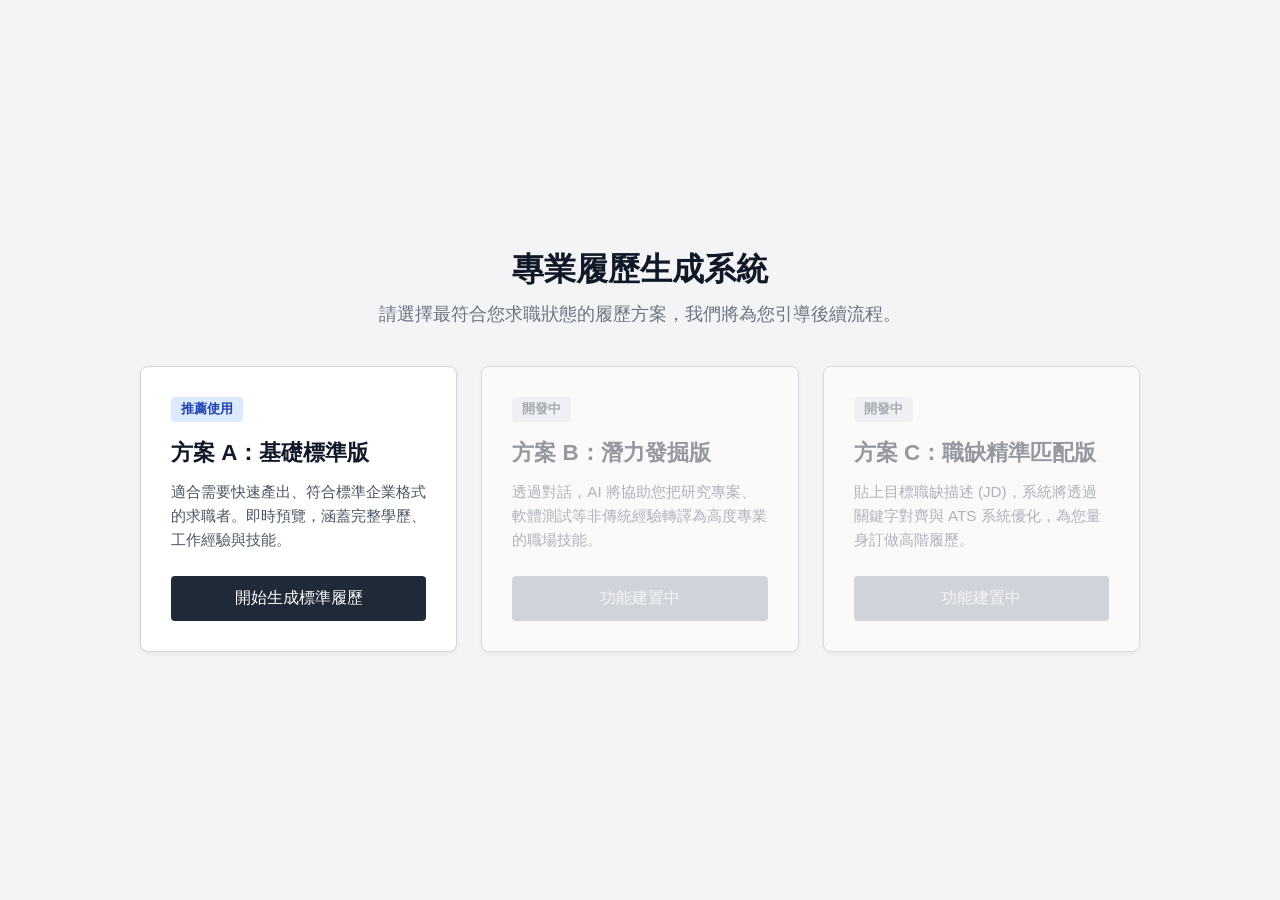
==== index.html @ 4550f92d "V1" ====
<!DOCTYPE html>
<html lang="zh-HK">
<head>
    <meta charset="UTF-8">
    <meta name="viewport" content="width=device-width, initial-scale=1.0">
    <title>專業履歷生成系統 - 模組化架構版</title>
    
    <link rel="stylesheet" href="css/style.css">
</head>
<body>

    <div id="welcomeScreen">
        <div class="welcome-header">
            <h1 class="welcome-title">專業履歷生成系統</h1>
            <p class="welcome-subtitle">請選擇最符合您求職狀態的履歷方案，我們將為您引導後續流程。</p>
        </div>
        <div class="tier-container">
            <div class="tier-card active" onclick="startApp('tierA')">
                <span class="tier-badge">推薦使用</span>
                <h2 class="tier-title">方案 A：基礎標準版</h2>
                <p class="tier-desc">適合需要快速產出、符合標準企業格式的求職者。即時預覽，涵蓋完整學歷、工作經驗與技能。</p>
                <button class="tier-btn">開始生成標準履歷</button>
            </div>
            <div class="tier-card disabled" onclick="alert('方案 B 核心 AI 模組開發中，敬請期待！')">
                <span class="tier-badge">開發中</span>
                <h2 class="tier-title">方案 B：潛力發掘版</h2>
                <p class="tier-desc">透過對話，AI 將協助您把研究專案、軟體測試等非傳統經驗轉譯為高度專業的職場技能。</p>
                <button class="tier-btn">功能建置中</button>
            </div>
            <div class="tier-card disabled" onclick="alert('方案 C 精準匹配模組開發中，敬請期待！')">
                <span class="tier-badge">開發中</span>
                <h2 class="tier-title">方案 C：職缺精準匹配版</h2>
                <p class="tier-desc">貼上目標職缺描述 (JD)，系統將透過關鍵字對齊與 ATS 系統優化，為您量身訂做高階履歷。</p>
                <button class="tier-btn">功能建置中</button>
            </div>
        </div>
    </div>

    <div id="mainApp">
        <div class="sidebar">
            <div class="header">
                <span id="appHeaderTitle">履歷生成系統</span>
                <button class="back-btn" onclick="returnToMenu()">返回首頁</button>
            </div>
            <div class="flow-container" id="flowContainer">
                <div id="step1">
                    <div class="system-msg">歡迎使用。首先，請提供您的<b>基本聯絡資訊</b>，以便雇主與您聯繫。</div>
                    <div class="input-group">
                        <span class="input-label">全名</span>
                        <input type="text" id="inName" placeholder="例如：陳大文" oninput="liveUpdate('cvName', this.value, '您的姓名')">
                        <span class="input-label">聯絡電話</span>
                        <input type="text" id="inPhone" placeholder="例如：9123 4567" oninput="liveUpdate('cvPhone', this.value, '您的電話')">
                        <span class="input-label">電子郵件</span>
                        <input type="text" id="inEmail" placeholder="例如：test@email.com" oninput="liveUpdate('cvEmail', this.value, '您的 Email')">
                        <span class="input-label">居住地址</span>
                        <input type="text" id="inAddress" placeholder="例如：九龍旺角彌敦道 xxx 號" oninput="liveUpdate('cvAddress', this.value, '您的聯絡地址')">
                        <button class="action-btn" onclick="submitStep1()">下一步：學歷背景</button>
                    </div>
                </div>
            </div>
        </div>

        <div class="preview-area">
            
            <div class="custom-panel-wrapper">
                <button class="custom-toggle-btn" onclick="toggleCustomPanel()">⚙️ 設計微調</button>
                <div class="custom-panel-content" id="customPanelContent">
                    <div class="custom-group">
                        <label>📝 履歷字體</label>
                        <select onchange="changeFont(this.value)">
                            <option value="sans">預設 (現代無襯線)</option>
                            <option value="serif">傳統 (明體/襯線)</option>
                            <option value="mono">科技 (等寬字體)</option>
                        </select>
                    </div>
                    <div class="custom-group">
                        <label>🎨 主題顏色</label>
                        <input type="color" value="#1F2937" onchange="changeThemeColor(this.value)">
                    </div>
                </div>
            </div>

            <div class="edit-hint" id="editHint">💡 提示：左側輸入時會即時預覽，您也可以隨時點擊下方文字直接修改。</div>
            
            <div class="resume-doc" id="resumeDoc">
                
                <div class="cv-header">
                    <div class="cv-header-text">
                        <div class="cv-name empty-field" id="cvName" contenteditable="true">您的姓名</div><br>
                        <div class="cv-contact" contenteditable="true">
                            📞 <span id="cvPhone" class="empty-field">您的電話</span> | ✉️ <span id="cvEmail" class="empty-field">您的 Email</span><br>
                            🏠 <span id="cvAddress" class="empty-field">您的聯絡地址</span>
                        </div>
                    </div>
                    <div class="cv-photo-box">
                        近照<br>預留區
                    </div>
                </div>
                
                <div class="cv-section">
                    <div class="cv-section-title" contenteditable="true">教育背景</div>
                    <div class="cv-item">
                        <div class="cv-item-header">
                            <span id="cvUni" class="empty-field" contenteditable="true">大學/專科 名稱</span>
                            <span id="cvUniYear" class="empty-field" contenteditable="true">年份</span>
                        </div>
                    </div>
                    <div class="cv-item">
                        <div class="cv-item-header">
                            <span id="cvSec" class="empty-field" contenteditable="true">中學 名稱</span>
                            <span id="cvSecYear" class="empty-field" contenteditable="true">年份</span>
                        </div>
                    </div>
                    <div class="cv-item">
                        <div class="cv-item-header">
                            <span id="cvPri" class="empty-field" contenteditable="true">小學 名稱</span>
                            <span id="cvPriYear" class="empty-field" contenteditable="true">年份</span>
                        </div>
                    </div>
                </div>

                <div class="cv-section">
                    <div class="cv-section-title" contenteditable="true">工作與兼職經驗</div>
                    <div class="cv-item">
                        <div class="cv-item-header">
                            <span id="cvExpCompany" class="empty-field" contenteditable="true">公司/機構名稱</span>
                            <span id="cvExpYear" class="empty-field" contenteditable="true">任職期間</span>
                        </div>
                        <div class="cv-item-sub empty-field" id="cvExpRole" contenteditable="true">職位名稱</div>
                        <div class="cv-text-block empty-field" style="margin-top: 5px;" id="cvExpDesc" contenteditable="true">
                            在此簡述您的主要職責與工作內容...
                        </div>
                    </div>
                </div>
                
                <div class="cv-section">
                    <div class="cv-section-title" contenteditable="true">專業技能與語言</div>
                    <div class="cv-text-block empty-field" id="cvSkills" contenteditable="true">
                        您具備的技能將顯示於此...
                    </div>
                </div>

                <div class="cv-section" id="cvAttachmentSection" style="display: none;">
                    <div class="cv-section-title" contenteditable="true">證明文件與附件</div>
                    <div class="cv-attachment-box">
                        📎 <span id="cvFileName" contenteditable="true" style="margin-left: 8px;">已附加文件.pdf</span>
                    </div>
                </div>
            </div>
        </div>
    </div>

    <script src="data/config.js"></script>
    <script src="js/cvSync.js"></script>
    <script src="js/chatEngine.js"></script>
    <script src="js/app.js"></script>
</body>
</html>
---- css/style.css ----
```css
/* ================= 履歷動態變數 (預設值) ================= */
:root {
    --cv-font-family: -apple-system, BlinkMacSystemFont, "Segoe UI", Roboto, "Helvetica Neue", Arial, sans-serif;
    --cv-primary-color: #1F2937;
}

/* 讓履歷套用變數 */
.resume-doc {
    font-family: var(--cv-font-family);
}
.cv-name, .cv-section-title {
    color: var(--cv-primary-color);
}
.cv-header {
    border-bottom-color: var(--cv-primary-color);
}
.cv-section-title {
    border-left-color: var(--cv-primary-color);
}/* 實用主義基礎重置 */
* { box-sizing: border-box; margin: 0; padding: 0; font-family: -apple-system, BlinkMacSystemFont, "Segoe UI", Roboto, "Helvetica Neue", Arial, sans-serif; }
body { background-color: #F3F4F6; color: #1F2937; overflow: hidden; }

/* ================= 首頁分流介面 ================= */
#welcomeScreen { position: fixed; top: 0; left: 0; width: 100vw; height: 100vh; background: #F3F4F6; display: flex; flex-direction: column; align-items: center; justify-content: center; z-index: 100; transition: opacity 0.4s ease; overflow-y: auto; padding: 40px 20px; }

.welcome-header { text-align: center; margin-bottom: 40px; }
.welcome-title { font-size: 2rem; font-weight: 700; color: #111827; margin-bottom: 10px; }
.welcome-subtitle { font-size: 1.1rem; color: #6B7280; }

.tier-container { display: flex; gap: 24px; max-width: 1000px; width: 100%; flex-wrap: wrap; justify-content: center; }

.tier-card { flex: 1; min-width: 280px; background: #FFFFFF; border: 1px solid #D1D5DB; border-radius: 8px; padding: 30px; display: flex; flex-direction: column; transition: all 0.2s ease; cursor: pointer; position: relative; overflow: hidden; box-shadow: 0 2px 4px rgba(0,0,0,0.05); }
.tier-card:hover:not(.disabled) { border-color: #1E3A8A; box-shadow: 0 10px 15px -3px rgba(0,0,0,0.1); transform: translateY(-3px); }

.tier-badge { display: inline-block; padding: 4px 10px; background: #E5E7EB; color: #374151; font-size: 0.8rem; font-weight: 600; border-radius: 4px; margin-bottom: 15px; align-self: flex-start; }
.tier-card.active .tier-badge { background: #DBEAFE; color: #1E40AF; }

.tier-title { font-size: 1.4rem; font-weight: 600; margin-bottom: 12px; color: #111827; }
.tier-desc { font-size: 0.95rem; color: #4B5563; line-height: 1.6; flex-grow: 1; margin-bottom: 24px; }

.tier-btn { width: 100%; padding: 12px; background: #1F2937; color: white; border: none; border-radius: 4px; font-size: 1rem; cursor: pointer; transition: background 0.2s; font-weight: 500; }
.tier-card:hover:not(.disabled) .tier-btn { background: #1E3A8A; }

.tier-card.disabled { cursor: not-allowed; opacity: 0.85; }
.tier-card.disabled::after { content: ''; position: absolute; top: 0; left: 0; width: 100%; height: 100%; background: rgba(249, 250, 251, 0.5); z-index: 1; }
.tier-card.disabled .tier-btn { background: #9CA3AF; color: #F3F4F6; }

/* ================= 主要應用程式介面 ================= */
#mainApp { display: flex; height: 100vh; width: 100vw; opacity: 0; visibility: hidden; transition: opacity 0.4s ease; }

.sidebar { width: 35%; min-width: 380px; background: #FFFFFF; display: flex; flex-direction: column; border-right: 1px solid #D1D5DB; box-shadow: 2px 0 5px rgba(0,0,0,0.02); height: 100%; }
.preview-area { width: 65%; display: flex; flex-direction: column; align-items: center; padding: 40px; overflow-y: auto; background: #E5E7EB; height: 100%; }

.header { background: #1E3A8A; color: #FFFFFF; padding: 16px 24px; font-size: 1.1rem; font-weight: 600; letter-spacing: 0.5px; display: flex; justify-content: space-between; align-items: center; }
.back-btn { background: none; border: 1px solid rgba(255,255,255,0.3); color: white; cursor: pointer; padding: 4px 8px; border-radius: 4px; font-size: 0.85rem; transition: 0.2s; }
.back-btn:hover { background: rgba(255,255,255,0.1); border-color: white; }

/* 對話與引導區 */
.flow-container { flex: 1; overflow-y: auto; padding: 24px; display: flex; flex-direction: column; gap: 16px; scroll-behavior: smooth; }
.system-msg { color: #374151; font-size: 0.95rem; line-height: 1.6; padding-left: 12px; border-left: 3px solid #1E3A8A; margin-bottom: 8px; }
.user-msg { color: #6B7280; font-size: 0.95rem; text-align: right; font-style: italic; margin-bottom: 8px; }

.input-group { display: flex; flex-direction: column; gap: 10px; margin-top: 10px; padding-bottom: 20px; border-bottom: 1px dashed #E5E7EB; }
.input-label { font-size: 0.85rem; color: #6B7280; margin-bottom: -5px; }
input[type="text"], textarea { padding: 10px 12px; border: 1px solid #D1D5DB; border-radius: 4px; font-size: 0.95rem; outline: none; transition: border-color 0.2s; resize: vertical; }
input[type="text"]:focus, textarea:focus { border-color: #1E3A8A; }

.action-btn { padding: 10px 16px; background: #1F2937; color: white; border: none; border-radius: 4px; font-size: 0.95rem; cursor: pointer; transition: background 0.2s; text-align: center; margin-top: 5px; }
.action-btn:hover { background: #374151; }

.file-upload-wrapper { border: 2px dashed #D1D5DB; padding: 20px; text-align: center; border-radius: 6px; background: #F9FAFB; cursor: pointer; transition: 0.2s; }
.file-upload-wrapper:hover { border-color: #1E3A8A; background: #EFF6FF; }
input[type="file"] { display: none; }

/* 履歷文件編輯功能 */
.edit-hint { display: none; width: 100%; max-width: 210mm; background: #DBEAFE; color: #1E40AF; padding: 12px; text-align: center; border-radius: 6px; font-size: 0.95rem; font-weight: 600; margin-bottom: 20px; border: 1px solid #BFDBFE; animation: fadeIn 0.5s ease; }
.edit-hint.active { display: block; }

.resume-doc { width: 100%; max-width: 210mm; min-height: 297mm; background: #FFFFFF; padding: 50px; box-shadow: 0 4px 6px rgba(0,0,0,0.1); border-radius: 2px; display: none; }
.resume-doc.active { display: block; animation: fadeIn 0.5s ease; }

[contenteditable="true"] { outline: none; transition: all 0.2s ease; border-radius: 4px; padding: 2px 4px; margin: -2px -4px; }
[contenteditable="true"]:hover { background-color: #F3F4F6; box-shadow: 0 0 0 1px #D1D5DB; cursor: text; }
[contenteditable="true"]:focus { background-color: #FFFFFF; box-shadow: 0 0 0 2px #1E3A8A; }

.empty-field { color: #9CA3AF; font-style: italic; }

/* ================= 以下替換原本的 .cv-header 相關樣式 ================= */

.cv-header { 
    display: flex; 
    justify-content: space-between; 
    align-items: flex-start; 
    border-bottom: 2px solid #1F2937; 
    padding-bottom: 20px; 
    margin-bottom: 20px; 
}

.cv-header-text { 
    flex: 1; /* 讓文字區塊自動填滿剩下的空間 */
}

.cv-name { 
    font-size: 26px; 
    font-weight: 700; 
    color: #111827; 
    letter-spacing: 2px; 
    margin-bottom: 8px; 
    display: inline-block;
}

.cv-contact { 
    font-size: 13px; 
    color: #4B5563; 
    line-height: 1.6; 
}

/* 新增：照片預留區的樣式 (標準證件照比例) */
.cv-photo-box { 
    width: 35mm; 
    height: 45mm; 
    border: 1.5px dashed #9CA3AF; 
    background-color: #F9FAFB; 
    display: flex; 
    align-items: center; 
    justify-content: center; 
    color: #9CA3AF; 
    font-size: 13px; 
    text-align: center; 
    border-radius: 4px; 
    margin-left: 20px; 
    flex-shrink: 0; /* 防止照片框被壓縮 */
}

.cv-section { margin-bottom: 24px; }
.cv-section-title { font-size: 16px; font-weight: 600; color: #111827; background: #F3F4F6; padding: 6px 12px; margin-bottom: 12px; border-left: 3px solid #1F2937; }

.cv-item { margin-bottom: 12px; padding: 0 12px; }
.cv-item-header { display: flex; justify-content: space-between; font-weight: 600; color: #1F2937; margin-bottom: 4px; font-size: 14px; }
.cv-item-sub { font-size: 13px; color: #4B5563; }
.cv-text-block { font-size: 14px; color: #374151; padding: 0 12px; line-height: 1.6; }
.cv-attachment-box { border: 1px solid #E5E7EB; padding: 10px; margin: 0 12px 10px 12px; border-radius: 4px; display: flex; align-items: center; font-size: 13px; color: #4B5563; }

@keyframes fadeIn { from { opacity: 0; transform: translateY(10px); } to { opacity: 1; transform: translateY(0); } }
/* ================= 客製化懸浮工具列樣式 ================= */
.preview-area {
    position: relative; /* 確保懸浮選單能定位在預覽區內 */
}

.custom-panel-wrapper {
    position: absolute;
    top: 20px;
    right: 20px;
    display: flex;
    flex-direction: column;
    align-items: flex-end;
    z-index: 50;
}

.custom-toggle-btn {
    background: #FFFFFF;
    border: 1px solid #D1D5DB;
    padding: 8px 12px;
    border-radius: 6px;
    cursor: pointer;
    font-size: 0.9rem;
    font-weight: 600;
    color: #374151;
    box-shadow: 0 2px 4px rgba(0,0,0,0.05);
    transition: all 0.2s;
}

.custom-toggle-btn:hover {
    background: #F3F4F6;
    border-color: #9CA3AF;
}

.custom-panel-content {
    margin-top: 10px;
    background: #FFFFFF;
    border: 1px solid #E5E7EB;
    border-radius: 6px;
    padding: 15px;
    width: 200px;
    box-shadow: 0 4px 6px rgba(0,0,0,0.1);
    display: none; /* 預設隱藏 */
    flex-direction: column;
    gap: 15px;
    animation: fadeIn 0.2s ease;
}

.custom-panel-content.active {
    display: flex;
}

.custom-group {
    display: flex;
    flex-direction: column;
    gap: 6px;
}

.custom-group label {
    font-size: 0.85rem;
    font-weight: 600;
    color: #4B5563;
}

.custom-group select, .custom-group input[type="color"] {
    width: 100%;
    padding: 4px;
    border: 1px solid #D1D5DB;
    border-radius: 4px;
    cursor: pointer;
}

.custom-group input[type="color"] {
    height: 30px;
    padding: 0;
    border: none;
}
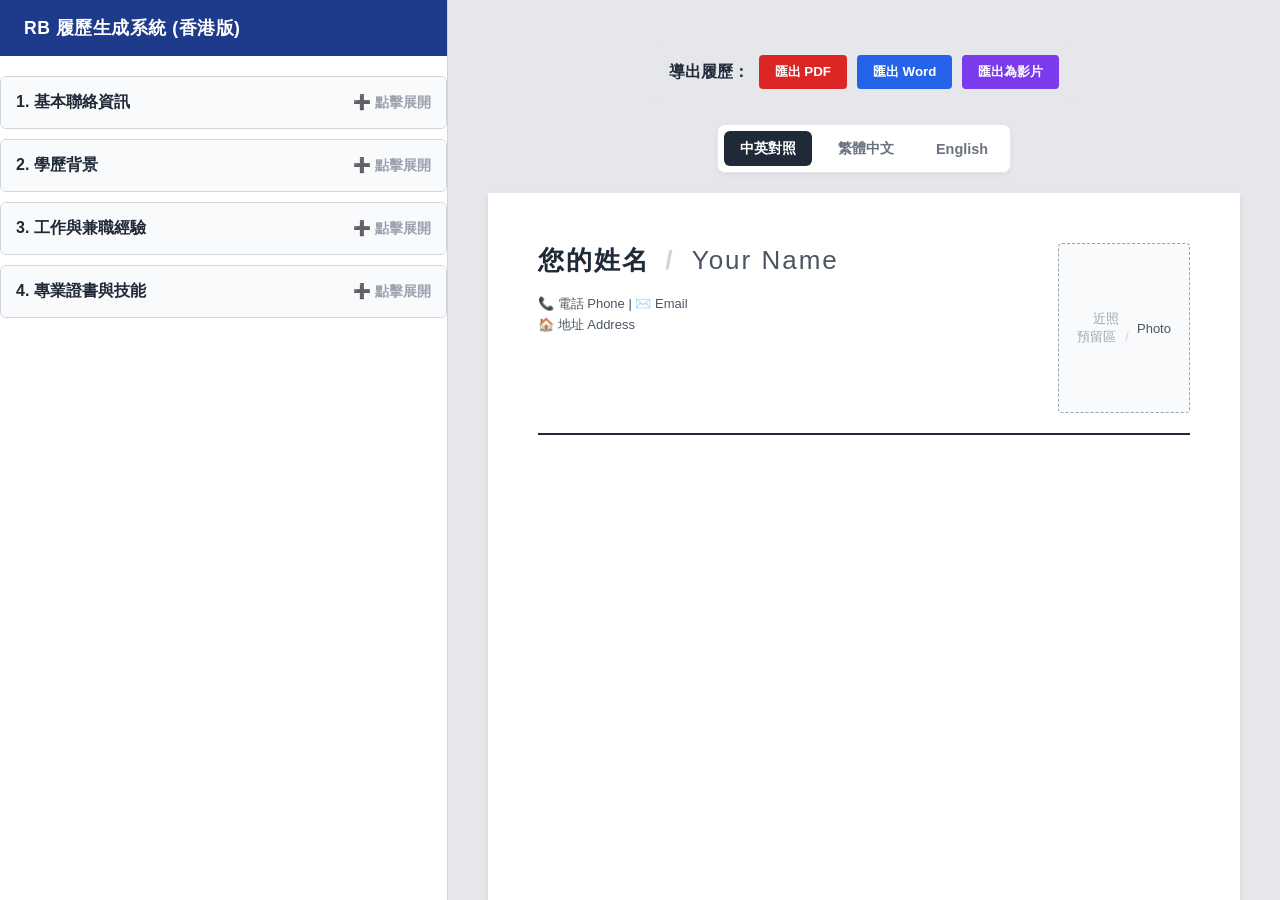
==== commit 204ca62d: "33" ====
--- a/index.html
+++ b/index.html
@@ -3,156 +3,410 @@
 <head>
     <meta charset="UTF-8">
     <meta name="viewport" content="width=device-width, initial-scale=1.0">
-    <title>專業履歷生成系統 - 模組化架構版</title>
-    
+    <title>RB - Resume Builder</title>
     <link rel="stylesheet" href="css/style.css">
+    <style>
+        /* ================= 新增：摺疊選單 (Checklist) 樣式 ================= */
+        .accordion-item {
+            margin-bottom: 10px;
+            border: 1px solid #D1D5DB;
+            border-radius: 6px;
+            overflow: hidden;
+            background: #FFFFFF;
+        }
+        
+        .accordion-header {
+            width: 100%;
+            padding: 15px;
+            background: #F9FAFB;
+            border: none;
+            text-align: left;
+            font-size: 1rem;
+            font-weight: bold;
+            color: #1F2937;
+            cursor: pointer;
+            display: flex;
+            justify-content: space-between;
+            align-items: center;
+            transition: background 0.2s;
+        }
+
+        .accordion-header:hover {
+            background: #E5E7EB;
+        }
+
+        .accordion-content {
+            padding: 0 15px;
+            max-height: 0;
+            overflow: hidden;
+            transition: max-height 0.3s ease-out, padding 0.3s ease;
+        }
+
+        /* 當加入 active 類別時展開 */
+        .accordion-content.active {
+            padding: 15px;
+            max-height: 2000px; /* 足夠大的數值以容納動態新增的內容 */
+            border-top: 1px solid #E5E7EB;
+        }
+
+        .status-icon {
+            font-size: 0.9em;
+            color: #9CA3AF;
+        }
+        
+        /* 匯出工具列與其他按鈕樣式 */
+        .export-panel { background: #E5E7EB; padding: 15px; border-radius: 8px; margin-bottom: 20px; display: flex; gap: 10px; align-items: center; }
+        .export-btn { padding: 8px 16px; border: none; border-radius: 4px; font-weight: bold; cursor: pointer; transition: 0.2s; }
+        .export-btn.pdf { background: #DC2626; color: white; }
+        .export-btn.word { background: #2563EB; color: white; }
+        .export-btn.video { background: #7C3AED; color: white; }
+        .export-btn:hover { opacity: 0.8; }
+        
+        .upload-box { border: 2px dashed #9CA3AF; padding: 15px; text-align: center; border-radius: 6px; background: #F9FAFB; cursor: pointer; font-size: 0.9em; color: #4B5563; margin-top: 5px; }
+        .upload-box:hover { border-color: #1F2937; background: #F3F4F6; }
+        .ai-magic-btn { background: linear-gradient(135deg, #10B981, #059669); color: white; border: none; padding: 6px 12px; border-radius: 4px; cursor: pointer; font-size: 0.85rem; margin-top: 5px; width: 100%; display: flex; align-items: center; justify-content: center; gap: 5px; }
+        .add-btn { background: #1F2937; color: white; border: none; padding: 10px; width: 100%; border-radius: 6px; cursor: pointer; margin-top: 10px; font-weight: bold;}
+        /* ================= AI 小聊天框專屬樣式 ================= */
+.ai-chat-box {
+    max-height: 0;
+    overflow: hidden;
+    transition: max-height 0.3s ease-out, padding 0.3s ease, margin 0.3s ease;
+    background: #EFF6FF;
+    border-radius: 6px;
+    border: 1px solid transparent;
+}
+
+.ai-chat-box.active {
+    max-height: 300px;
+    padding: 12px;
+    margin-top: 8px;
+    border-color: #BFDBFE;
+}
+
+.ai-chat-box textarea {
+    width: 100%;
+    border: 1px solid #93C5FD;
+    border-radius: 4px;
+    padding: 8px;
+    font-size: 0.9rem;
+    margin-bottom: 8px;
+    resize: none;
+}
+
+.ai-submit-btn {
+    background: #2563EB;
+    color: white;
+    border: none;
+    padding: 6px 12px;
+    border-radius: 4px;
+    font-size: 0.85rem;
+    cursor: pointer;
+    font-weight: bold;
+    float: right;
+}
+
+.ai-submit-btn:hover {
+    background: #1D4ED8;
+}
+
+/* 清除浮動 */
+.ai-chat-box::after {
+    content: "";
+    display: table;
+    clear: both;
+}
+    </style>
 </head>
 <body>
 
-    <div id="welcomeScreen">
-        <div class="welcome-header">
-            <h1 class="welcome-title">專業履歷生成系統</h1>
-            <p class="welcome-subtitle">請選擇最符合您求職狀態的履歷方案，我們將為您引導後續流程。</p>
-        </div>
-        <div class="tier-container">
-            <div class="tier-card active" onclick="startApp('tierA')">
-                <span class="tier-badge">推薦使用</span>
-                <h2 class="tier-title">方案 A：基礎標準版</h2>
-                <p class="tier-desc">適合需要快速產出、符合標準企業格式的求職者。即時預覽，涵蓋完整學歷、工作經驗與技能。</p>
-                <button class="tier-btn">開始生成標準履歷</button>
-            </div>
-            <div class="tier-card disabled" onclick="alert('方案 B 核心 AI 模組開發中，敬請期待！')">
-                <span class="tier-badge">開發中</span>
-                <h2 class="tier-title">方案 B：潛力發掘版</h2>
-                <p class="tier-desc">透過對話，AI 將協助您把研究專案、軟體測試等非傳統經驗轉譯為高度專業的職場技能。</p>
-                <button class="tier-btn">功能建置中</button>
-            </div>
-            <div class="tier-card disabled" onclick="alert('方案 C 精準匹配模組開發中，敬請期待！')">
-                <span class="tier-badge">開發中</span>
-                <h2 class="tier-title">方案 C：職缺精準匹配版</h2>
-                <p class="tier-desc">貼上目標職缺描述 (JD)，系統將透過關鍵字對齊與 ATS 系統優化，為您量身訂做高階履歷。</p>
-                <button class="tier-btn">功能建置中</button>
+<div id="mainApp">
+    <!-- 左側系統引導區 (Checklist 模式) -->
+    <div class="sidebar">
+        <div class="header" style="margin-bottom: 20px;">RB 履歷生成系統 (香港版)</div>
+        
+        <!-- 模塊 1：基本資料 -->
+        <div class="accordion-item">
+            <button class="accordion-header" onclick="toggleAccordion('panelBasic', 'iconBasic')">
+                <span>1. 基本聯絡資訊</span>
+                <span class="status-icon" id="iconBasic">➕ 點擊展開</span>
+            </button>
+            <div class="accordion-content" id="panelBasic">
+                <div class="input-group">
+                    <span class="input-label">全名 (Full Name)</span>
+                    <input type="text" id="inNameZh" placeholder="中文全名" oninput="syncDualInput()">
+                    <input type="text" id="inNameEn" placeholder="English Full Name" oninput="syncDualInput()">
+                    
+                    <span class="input-label">聯絡電話 (Phone)</span>
+                    <input type="text" id="inPhone" placeholder="例如：9123 4567" oninput="liveUpdate('cvPhone', this.value, '電話 Phone')">
+                    
+                    <span class="input-label">電子郵件 (Email)</span>
+                    <input type="text" id="inEmail" placeholder="例如：test@email.com" oninput="liveUpdate('cvEmail', this.value, 'Email')">
+                    
+                    <span class="input-label">居住地址 (Address)</span>
+                    <input type="text" id="inAddress" placeholder="例如：九龍旺角..." oninput="liveUpdate('cvAddress', this.value, '地址 Address')">
+                </div>
+            </div>
+        </div>
+
+        <!-- 模塊 2：學歷背景 -->
+        <div class="accordion-item">
+            <button class="accordion-header" onclick="toggleAccordion('panelEdu', 'iconEdu')">
+                <span>2. 學歷背景</span>
+                <span class="status-icon" id="iconEdu">➕ 點擊展開</span>
+            </button>
+            <div class="accordion-content" id="panelEdu">
+                <div class="input-group">
+                    <div id="eduExpInputs"></div>
+                    <button class="add-btn" onclick="addEduExp()">+ 新增一份學歷</button>
+                </div>
+            </div>
+        </div>
+
+        <!-- 模塊 3：工作經驗 -->
+        <div class="accordion-item">
+            <button class="accordion-header" onclick="toggleAccordion('panelWork', 'iconWork')">
+                <span>3. 工作與兼職經驗</span>
+                <span class="status-icon" id="iconWork">➕ 點擊展開</span>
+            </button>
+            <div class="accordion-content" id="panelWork">
+                <div class="input-group">
+                    <div id="workExpInputs"></div>
+                    <button class="add-btn" onclick="addWorkExp()">+ 新增一份工作經歷</button>
+                </div>
+            </div>
+        </div>
+
+        <!-- 模塊 4：專業證書 (含上傳) -->
+        <div class="accordion-item">
+            <button class="accordion-header" onclick="toggleAccordion('panelCert', 'iconCert')">
+                <span>4. 專業證書與技能</span>
+                <span class="status-icon" id="iconCert">➕ 點擊展開</span>
+            </button>
+            <div class="accordion-content" id="panelCert">
+                <div class="input-group">
+                    <div class="upload-box" onclick="document.getElementById('certUpload').click()">
+                        📁 點擊上傳證書圖片 (支援 JPG, PNG)
+                    </div>
+                    <input type="file" id="certUpload" style="display: none;" accept="image/*">
+                    <button class="ai-magic-btn">✨ AI 自動識別填寫</button>
+                    <div id="certInputs"></div>
+                    <button class="add-btn" onclick="addCert()">+ 手動新增證書</button>
+                </div>
             </div>
         </div>
     </div>
 
-    <div id="mainApp">
-        <div class="sidebar">
-            <div class="header">
-                <span id="appHeaderTitle">履歷生成系統</span>
-                <button class="back-btn" onclick="returnToMenu()">返回首頁</button>
-            </div>
-            <div class="flow-container" id="flowContainer">
-                <div id="step1">
-                    <div class="system-msg">歡迎使用。首先，請提供您的<b>基本聯絡資訊</b>，以便雇主與您聯繫。</div>
-                    <div class="input-group">
-                        <span class="input-label">全名</span>
-                        <input type="text" id="inName" placeholder="例如：陳大文" oninput="liveUpdate('cvName', this.value, '您的姓名')">
-                        <span class="input-label">聯絡電話</span>
-                        <input type="text" id="inPhone" placeholder="例如：9123 4567" oninput="liveUpdate('cvPhone', this.value, '您的電話')">
-                        <span class="input-label">電子郵件</span>
-                        <input type="text" id="inEmail" placeholder="例如：test@email.com" oninput="liveUpdate('cvEmail', this.value, '您的 Email')">
-                        <span class="input-label">居住地址</span>
-                        <input type="text" id="inAddress" placeholder="例如：九龍旺角彌敦道 xxx 號" oninput="liveUpdate('cvAddress', this.value, '您的聯絡地址')">
-                        <button class="action-btn" onclick="submitStep1()">下一步：學歷背景</button>
+    <!-- 右側文件預覽區 -->
+    <div class="preview-area">
+        
+        <div class="export-panel">
+            <span style="font-weight: bold; margin-right: auto; color: #1F2937;">導出履歷：</span>
+            <button class="export-btn pdf">匯出 PDF</button>
+            <button class="export-btn word">匯出 Word</button>
+            <button class="export-btn video">匯出為影片</button>
+        </div>
+
+        <div class="lang-switch-wrapper">
+            <button class="lang-btn active" onclick="switchLang('both', this)">中英對照</button>
+            <button class="lang-btn" onclick="switchLang('zh', this)">繁體中文</button>
+            <button class="lang-btn" onclick="switchLang('en', this)">English</button>
+        </div>
+
+        <div class="resume-doc mode-both" id="resumeDoc">
+            <!-- 修復：完整包含 Email、地址與照片預留區的 Header -->
+            <div class="cv-header">
+                <div class="cv-header-text">
+                    <div class="cv-name" id="cvName">
+                        <span class="txt-zh">您的姓名</span>
+                        <span class="txt-en">Your Name</span>
                     </div>
-                </div>
-            </div>
-        </div>
-
-        <div class="preview-area">
+                    <div class="cv-contact" style="margin-top: 8px;">
+                        📞 <span id="cvPhone">電話 Phone</span> | ✉️ <span id="cvEmail">Email</span><br>
+                        🏠 <span id="cvAddress">地址 Address</span>
+                    </div>
+                </div>
+                <div class="cv-photo-box">
+                    <span class="txt-zh">近照<br>預留區</span>
+                    <span class="txt-en">Photo</span>
+                </div>
+            </div>
             
-            <div class="custom-panel-wrapper">
-                <button class="custom-toggle-btn" onclick="toggleCustomPanel()">⚙️ 設計微調</button>
-                <div class="custom-panel-content" id="customPanelContent">
-                    <div class="custom-group">
-                        <label>📝 履歷字體</label>
-                        <select onchange="changeFont(this.value)">
-                            <option value="sans">預設 (現代無襯線)</option>
-                            <option value="serif">傳統 (明體/襯線)</option>
-                            <option value="mono">科技 (等寬字體)</option>
-                        </select>
-                    </div>
-                    <div class="custom-group">
-                        <label>🎨 主題顏色</label>
-                        <input type="color" value="#1F2937" onchange="changeThemeColor(this.value)">
-                    </div>
-                </div>
-            </div>
-
-            <div class="edit-hint" id="editHint">💡 提示：左側輸入時會即時預覽，您也可以隨時點擊下方文字直接修改。</div>
+            <div class="cv-section">
+                <div class="cv-section-title" id="cvEduTitle" style="display: none;">
+                    <span class="txt-zh">學歷背景</span>
+                    <span class="txt-en">Education</span>
+                </div>
+                <div id="cvEduExpList"></div>
+            </div>
+
+            <div class="cv-section">
+                <div class="cv-section-title" id="cvWorkTitle" style="display: none;">
+                    <span class="txt-zh">工作經驗</span>
+                    <span class="txt-en">Work Experience</span>
+                </div>
+                <div id="cvWorkExpList"></div>
+            </div>
             
-            <div class="resume-doc" id="resumeDoc">
-                
-                <div class="cv-header">
-                    <div class="cv-header-text">
-                        <div class="cv-name empty-field" id="cvName" contenteditable="true">您的姓名</div><br>
-                        <div class="cv-contact" contenteditable="true">
-                            📞 <span id="cvPhone" class="empty-field">您的電話</span> | ✉️ <span id="cvEmail" class="empty-field">您的 Email</span><br>
-                            🏠 <span id="cvAddress" class="empty-field">您的聯絡地址</span>
-                        </div>
-                    </div>
-                    <div class="cv-photo-box">
-                        近照<br>預留區
-                    </div>
-                </div>
-                
-                <div class="cv-section">
-                    <div class="cv-section-title" contenteditable="true">教育背景</div>
-                    <div class="cv-item">
-                        <div class="cv-item-header">
-                            <span id="cvUni" class="empty-field" contenteditable="true">大學/專科 名稱</span>
-                            <span id="cvUniYear" class="empty-field" contenteditable="true">年份</span>
-                        </div>
-                    </div>
-                    <div class="cv-item">
-                        <div class="cv-item-header">
-                            <span id="cvSec" class="empty-field" contenteditable="true">中學 名稱</span>
-                            <span id="cvSecYear" class="empty-field" contenteditable="true">年份</span>
-                        </div>
-                    </div>
-                    <div class="cv-item">
-                        <div class="cv-item-header">
-                            <span id="cvPri" class="empty-field" contenteditable="true">小學 名稱</span>
-                            <span id="cvPriYear" class="empty-field" contenteditable="true">年份</span>
-                        </div>
-                    </div>
-                </div>
-
-                <div class="cv-section">
-                    <div class="cv-section-title" contenteditable="true">工作與兼職經驗</div>
-                    <div class="cv-item">
-                        <div class="cv-item-header">
-                            <span id="cvExpCompany" class="empty-field" contenteditable="true">公司/機構名稱</span>
-                            <span id="cvExpYear" class="empty-field" contenteditable="true">任職期間</span>
-                        </div>
-                        <div class="cv-item-sub empty-field" id="cvExpRole" contenteditable="true">職位名稱</div>
-                        <div class="cv-text-block empty-field" style="margin-top: 5px;" id="cvExpDesc" contenteditable="true">
-                            在此簡述您的主要職責與工作內容...
-                        </div>
-                    </div>
-                </div>
-                
-                <div class="cv-section">
-                    <div class="cv-section-title" contenteditable="true">專業技能與語言</div>
-                    <div class="cv-text-block empty-field" id="cvSkills" contenteditable="true">
-                        您具備的技能將顯示於此...
-                    </div>
-                </div>
-
-                <div class="cv-section" id="cvAttachmentSection" style="display: none;">
-                    <div class="cv-section-title" contenteditable="true">證明文件與附件</div>
-                    <div class="cv-attachment-box">
-                        📎 <span id="cvFileName" contenteditable="true" style="margin-left: 8px;">已附加文件.pdf</span>
-                    </div>
-                </div>
+            <div class="cv-section">
+                <div class="cv-section-title" id="cvCertTitle" style="display: none;">
+                    <span class="txt-zh">專業證書與技能</span>
+                    <span class="txt-en">Certifications & Skills</span>
+                </div>
+                <div id="cvCertList"></div>
             </div>
         </div>
     </div>
-
-    <script src="data/config.js"></script>
-    <script src="js/cvSync.js"></script>
-    <script src="js/chatEngine.js"></script>
-    <script src="js/app.js"></script>
+</div>
+
+<script>
+    // --- 摺疊選單 (Accordion) 邏輯 ---
+    function toggleAccordion(panelId, iconId) {
+        const panel = document.getElementById(panelId);
+        const icon = document.getElementById(iconId);
+        
+        if (panel.classList.contains('active')) {
+            panel.classList.remove('active');
+            icon.innerText = "➕ 點擊展開";
+        } else {
+            // 可以選擇關閉其他已展開的面版 (可選)
+            /*
+            document.querySelectorAll('.accordion-content').forEach(el => el.classList.remove('active'));
+            document.querySelectorAll('.status-icon').forEach(el => el.innerText = "➕ 點擊展開");
+            */
+            
+            panel.classList.add('active');
+            icon.innerText = "➖ 收起";
+        }
+    }
+
+    // --- 基礎資料同步 ---
+    function syncDualInput() {
+        const zhVal = document.getElementById('inNameZh').value;
+        const enVal = document.getElementById('inNameEn').value;
+        document.getElementById('cvName').innerHTML = `<span class="txt-zh">${zhVal || '您的姓名'}</span><span class="txt-en">${enVal || 'Your Name'}</span>`;
+    }
+    function liveUpdate(elementId, value, defaultText) { 
+        document.getElementById(elementId).innerText = value || defaultText; 
+    }
+    
+    function switchLang(mode, clickedBtn) {
+        document.querySelectorAll('.lang-btn').forEach(btn => btn.classList.remove('active'));
+        clickedBtn.classList.add('active');
+        document.getElementById('resumeDoc').className = 'resume-doc mode-' + mode;
+    }
+
+    // --- 動態新增學歷 ---
+    let eduCount = 0;
+    function addEduExp() {
+        eduCount++; const id = eduCount;
+        const container = document.getElementById('eduExpInputs');
+        container.innerHTML += `<div class="input-group" style="border-top:1px dashed #ccc; padding-top:10px; margin-top:10px;"><input type="text" id="schoolZh_${id}" placeholder="學校 (中文)" oninput="syncEdu(${id})"><input type="text" id="schoolEn_${id}" placeholder="School (English)" oninput="syncEdu(${id})"></div>`;
+        document.getElementById('cvEduExpList').innerHTML += `<div class="cv-item" style="margin-bottom:10px;"><div class="cv-item-header"><span class="txt-zh" id="cvSchoolZh_${id}">學校名稱</span><span class="txt-en" id="cvSchoolEn_${id}">School</span></div></div>`;
+        document.getElementById('cvEduTitle').style.display = 'block';
+    }
+    function syncEdu(id) {
+        document.getElementById(`cvSchoolZh_${id}`).innerText = document.getElementById(`schoolZh_${id}`).value || '學校名稱';
+        document.getElementById(`cvSchoolEn_${id}`).innerText = document.getElementById(`schoolEn_${id}`).value || 'School';
+    }
+
+    // --- 動態新增工作 ---
+    // --- 動態新增工作 (加入 AI 小聊天框) ---
+let workCount = 0;
+function addWorkExp() {
+    workCount++; 
+    const id = workCount;
+    const container = document.getElementById('workExpInputs');
+    
+    // 將輸入框、AI 按鈕與隱藏的聊天框包裝在一起
+    const newWorkHtml = `
+        <div class="input-group" style="border-top:1px dashed #ccc; padding-top:10px; margin-top:10px;">
+            <div style="font-weight: bold; margin-bottom: 5px;">經歷 ${id}</div>
+            <input type="text" id="companyZh_${id}" placeholder="公司名稱 (中文)" oninput="syncWork(${id})">
+            <input type="text" id="companyEn_${id}" placeholder="Company Name (English)" oninput="syncWork(${id})">
+            <input type="text" id="roleZh_${id}" placeholder="職位名稱 (中文)" oninput="syncWork(${id})">
+            <input type="text" id="roleEn_${id}" placeholder="Job Title (English)" oninput="syncWork(${id})">
+            
+            <button class="ai-magic-btn" onclick="toggleAiChat('aiChat_${id}')">✨ AI 幫我寫工作內容</button>
+            
+            <div id="aiChat_${id}" class="ai-chat-box">
+                <div style="font-size: 0.85rem; color: #1E3A8A; margin-bottom: 6px; font-weight: bold;">
+                    🤖 請用大白話描述你的日常工作：
+                </div>
+                <textarea id="aiPrompt_${id}" rows="3" placeholder="例如：每天幫忙結帳、排班、偶爾要發 IG 限動..."></textarea>
+                <button class="ai-submit-btn" onclick="simulateAiResponse(${id})">送出生成</button>
+            </div>
+        </div>
+    `;
+    
+    // 寫入左側表單
+    container.insertAdjacentHTML('beforeend', newWorkHtml);
+    
+    // 寫入右側預覽
+    const previewHtml = `
+        <div class="cv-item" style="margin-bottom:10px;">
+            <div class="cv-item-header">
+                <span class="txt-zh" id="cvCompZh_${id}">公司名稱</span>
+                <span class="txt-en" id="cvCompEn_${id}">Company</span>
+            </div>
+            <div class="cv-item-sub">
+                <span class="txt-zh" id="cvRoleZh_${id}">職位名稱</span>
+                <span class="txt-en" id="cvRoleEn_${id}">Job Title</span>
+            </div>
+            <div class="cv-text-block" style="margin-top: 4px;">
+                <span class="txt-zh" id="cvDescZh_${id}"></span>
+                <span class="txt-en" id="cvDescEn_${id}"></span>
+            </div>
+        </div>
+    `;
+    document.getElementById('cvWorkExpList').insertAdjacentHTML('beforeend', previewHtml);
+    document.getElementById('cvWorkTitle').style.display = 'block';
+}
+
+function syncWork(id) {
+    document.getElementById(`cvCompZh_${id}`).innerText = document.getElementById(`companyZh_${id}`).value || '公司名稱';
+    document.getElementById(`cvCompEn_${id}`).innerText = document.getElementById(`companyEn_${id}`).value || 'Company';
+    document.getElementById(`cvRoleZh_${id}`).innerText = document.getElementById(`roleZh_${id}`).value || '職位名稱';
+    document.getElementById(`cvRoleEn_${id}`).innerText = document.getElementById(`roleEn_${id}`).value || 'Job Title';
+}
+
+// --- 控制 AI 聊天框展開/收合 ---
+function toggleAiChat(chatBoxId) {
+    const chatBox = document.getElementById(chatBoxId);
+    chatBox.classList.toggle('active');
+}
+
+// --- 模擬 AI 生成內容的測試函數 ---
+function simulateAiResponse(id) {
+    const userPrompt = document.getElementById(`aiPrompt_${id}`).value;
+    if(!userPrompt) {
+        alert("請先輸入一點白話文內容喔！");
+        return;
+    }
+    
+    // 這裡未來會替換成真實的 API 呼叫，現在先用假資料模擬
+    const mockAiZh = "負責店鋪日常營運與收銀管理，並協助經營官方社群媒體，提升品牌曝光度。";
+    const mockAiEn = "Managed daily store operations and cashier duties; assisted in managing official social media to enhance brand visibility.";
+    
+    // 將結果直接填入右側預覽區
+    document.getElementById(`cvDescZh_${id}`).innerText = "• " + mockAiZh;
+    document.getElementById(`cvDescEn_${id}`).innerText = "• " + mockAiEn;
+    
+    // 收起聊天框
+    toggleAiChat(`aiChat_${id}`);
+    alert("AI 已經幫你把專業內容寫入右側履歷中了！");
+}
+    // --- 動態新增證書 ---
+    let certCount = 0;
+    function addCert() {
+        certCount++; const id = certCount;
+        document.getElementById('certInputs').innerHTML += `<div class="input-group" style="border-top:1px dashed #ccc; padding-top:10px; margin-top:10px;"><input type="text" id="certZh_${id}" placeholder="證書名稱 (中文)" oninput="syncCert(${id})"><input type="text" id="certEn_${id}" placeholder="Certificate Name (English)" oninput="syncCert(${id})"></div>`;
+        document.getElementById('cvCertList').innerHTML += `<div class="cv-item"><span class="txt-zh" id="cvCertNameZh_${id}">證書名稱</span><span class="txt-en" id="cvCertNameEn_${id}">Certificate Name</span></div>`;
+        document.getElementById('cvCertTitle').style.display = 'block';
+    }
+    function syncCert(id) {
+        document.getElementById(`cvCertNameZh_${id}`).innerText = document.getElementById(`certZh_${id}`).value || '證書名稱';
+        document.getElementById(`cvCertNameEn_${id}`).innerText = document.getElementById(`certEn_${id}`).value || 'Certificate Name';
+    }
+</script>
 </body>
 </html>
--- a/css/style.css
+++ b/css/style.css
@@ -1,27 +1,15 @@
-```css
 /* ================= 履歷動態變數 (預設值) ================= */
 :root {
     --cv-font-family: -apple-system, BlinkMacSystemFont, "Segoe UI", Roboto, "Helvetica Neue", Arial, sans-serif;
     --cv-primary-color: #1F2937;
 }
 
-/* 讓履歷套用變數 */
-.resume-doc {
-    font-family: var(--cv-font-family);
-}
-.cv-name, .cv-section-title {
-    color: var(--cv-primary-color);
-}
-.cv-header {
-    border-bottom-color: var(--cv-primary-color);
-}
-.cv-section-title {
-    border-left-color: var(--cv-primary-color);
-}/* 實用主義基礎重置 */
+/* 實用主義基礎重置 */
 * { box-sizing: border-box; margin: 0; padding: 0; font-family: -apple-system, BlinkMacSystemFont, "Segoe UI", Roboto, "Helvetica Neue", Arial, sans-serif; }
-body { background-color: #F3F4F6; color: #1F2937; overflow: hidden; }
+/* 移除 overflow: hidden 確保網頁可以正常上下捲動 */
+body { background-color: #F3F4F6; color: #1F2937; }
 
-/* ================= 首頁分流介面 ================= */
+/* ================= 首頁分流介面 (保留備用) ================= */
 #welcomeScreen { position: fixed; top: 0; left: 0; width: 100vw; height: 100vh; background: #F3F4F6; display: flex; flex-direction: column; align-items: center; justify-content: center; z-index: 100; transition: opacity 0.4s ease; overflow-y: auto; padding: 40px 20px; }
 
 .welcome-header { text-align: center; margin-bottom: 40px; }
@@ -47,9 +35,10 @@
 .tier-card.disabled .tier-btn { background: #9CA3AF; color: #F3F4F6; }
 
 /* ================= 主要應用程式介面 ================= */
-#mainApp { display: flex; height: 100vh; width: 100vw; opacity: 0; visibility: hidden; transition: opacity 0.4s ease; }
+/* 修復 1：將 opacity 和 visibility 改為正常顯示狀態 */
+#mainApp { display: flex; height: 100vh; width: 100vw; opacity: 1; visibility: visible; transition: opacity 0.4s ease; }
 
-.sidebar { width: 35%; min-width: 380px; background: #FFFFFF; display: flex; flex-direction: column; border-right: 1px solid #D1D5DB; box-shadow: 2px 0 5px rgba(0,0,0,0.02); height: 100%; }
+.sidebar { width: 35%; min-width: 380px; background: #FFFFFF; display: flex; flex-direction: column; border-right: 1px solid #D1D5DB; box-shadow: 2px 0 5px rgba(0,0,0,0.02); height: 100%; overflow-y: auto;}
 .preview-area { width: 65%; display: flex; flex-direction: column; align-items: center; padding: 40px; overflow-y: auto; background: #E5E7EB; height: 100%; }
 
 .header { background: #1E3A8A; color: #FFFFFF; padding: 16px 24px; font-size: 1.1rem; font-weight: 600; letter-spacing: 0.5px; display: flex; justify-content: space-between; align-items: center; }
@@ -61,7 +50,7 @@
 .system-msg { color: #374151; font-size: 0.95rem; line-height: 1.6; padding-left: 12px; border-left: 3px solid #1E3A8A; margin-bottom: 8px; }
 .user-msg { color: #6B7280; font-size: 0.95rem; text-align: right; font-style: italic; margin-bottom: 8px; }
 
-.input-group { display: flex; flex-direction: column; gap: 10px; margin-top: 10px; padding-bottom: 20px; border-bottom: 1px dashed #E5E7EB; }
+.input-group { display: flex; flex-direction: column; gap: 10px; margin-top: 10px; padding: 20px; border-bottom: 1px dashed #E5E7EB; }
 .input-label { font-size: 0.85rem; color: #6B7280; margin-bottom: -5px; }
 input[type="text"], textarea { padding: 10px 12px; border: 1px solid #D1D5DB; border-radius: 4px; font-size: 0.95rem; outline: none; transition: border-color 0.2s; resize: vertical; }
 input[type="text"]:focus, textarea:focus { border-color: #1E3A8A; }
@@ -77,8 +66,9 @@
 .edit-hint { display: none; width: 100%; max-width: 210mm; background: #DBEAFE; color: #1E40AF; padding: 12px; text-align: center; border-radius: 6px; font-size: 0.95rem; font-weight: 600; margin-bottom: 20px; border: 1px solid #BFDBFE; animation: fadeIn 0.5s ease; }
 .edit-hint.active { display: block; }
 
-.resume-doc { width: 100%; max-width: 210mm; min-height: 297mm; background: #FFFFFF; padding: 50px; box-shadow: 0 4px 6px rgba(0,0,0,0.1); border-radius: 2px; display: none; }
-.resume-doc.active { display: block; animation: fadeIn 0.5s ease; }
+/* 修復 2：移除 display: none; 確保履歷永遠可見 */
+.resume-doc { width: 100%; max-width: 210mm; min-height: 297mm; background: #FFFFFF; padding: 50px; box-shadow: 0 4px 6px rgba(0,0,0,0.1); border-radius: 2px; display: block; }
+.resume-doc.active { animation: fadeIn 0.5s ease; }
 
 [contenteditable="true"] { outline: none; transition: all 0.2s ease; border-radius: 4px; padding: 2px 4px; margin: -2px -4px; }
 [contenteditable="true"]:hover { background-color: #F3F4F6; box-shadow: 0 0 0 1px #D1D5DB; cursor: text; }
@@ -86,136 +76,40 @@
 
 .empty-field { color: #9CA3AF; font-style: italic; }
 
-/* ================= 以下替換原本的 .cv-header 相關樣式 ================= */
+/* ================= 履歷內部樣式與變數套用 ================= */
+.cv-name, .cv-section-title { color: var(--cv-primary-color); }
+.cv-header { display: flex; justify-content: space-between; align-items: flex-start; border-bottom: 2px solid var(--cv-primary-color); padding-bottom: 20px; margin-bottom: 20px; }
+.cv-header-text { flex: 1; }
+.cv-name { font-size: 26px; font-weight: 700; letter-spacing: 2px; margin-bottom: 8px; display: inline-block; }
+.cv-contact { font-size: 13px; color: #4B5563; line-height: 1.6; }
 
-.cv-header { 
-    display: flex; 
-    justify-content: space-between; 
-    align-items: flex-start; 
-    border-bottom: 2px solid #1F2937; 
-    padding-bottom: 20px; 
-    margin-bottom: 20px; 
-}
-
-.cv-header-text { 
-    flex: 1; /* 讓文字區塊自動填滿剩下的空間 */
-}
-
-.cv-name { 
-    font-size: 26px; 
-    font-weight: 700; 
-    color: #111827; 
-    letter-spacing: 2px; 
-    margin-bottom: 8px; 
-    display: inline-block;
-}
-
-.cv-contact { 
-    font-size: 13px; 
-    color: #4B5563; 
-    line-height: 1.6; 
-}
-
-/* 新增：照片預留區的樣式 (標準證件照比例) */
-.cv-photo-box { 
-    width: 35mm; 
-    height: 45mm; 
-    border: 1.5px dashed #9CA3AF; 
-    background-color: #F9FAFB; 
-    display: flex; 
-    align-items: center; 
-    justify-content: center; 
-    color: #9CA3AF; 
-    font-size: 13px; 
-    text-align: center; 
-    border-radius: 4px; 
-    margin-left: 20px; 
-    flex-shrink: 0; /* 防止照片框被壓縮 */
-}
+.cv-photo-box { width: 35mm; height: 45mm; border: 1.5px dashed #9CA3AF; background-color: #F9FAFB; display: flex; align-items: center; justify-content: center; color: #9CA3AF; font-size: 13px; text-align: center; border-radius: 4px; margin-left: 20px; flex-shrink: 0; }
 
 .cv-section { margin-bottom: 24px; }
-.cv-section-title { font-size: 16px; font-weight: 600; color: #111827; background: #F3F4F6; padding: 6px 12px; margin-bottom: 12px; border-left: 3px solid #1F2937; }
+.cv-section-title { font-size: 16px; font-weight: 600; background: #F3F4F6; padding: 6px 12px; margin-bottom: 12px; border-left: 3px solid var(--cv-primary-color); }
 
 .cv-item { margin-bottom: 12px; padding: 0 12px; }
 .cv-item-header { display: flex; justify-content: space-between; font-weight: 600; color: #1F2937; margin-bottom: 4px; font-size: 14px; }
 .cv-item-sub { font-size: 13px; color: #4B5563; }
 .cv-text-block { font-size: 14px; color: #374151; padding: 0 12px; line-height: 1.6; }
-.cv-attachment-box { border: 1px solid #E5E7EB; padding: 10px; margin: 0 12px 10px 12px; border-radius: 4px; display: flex; align-items: center; font-size: 13px; color: #4B5563; }
 
 @keyframes fadeIn { from { opacity: 0; transform: translateY(10px); } to { opacity: 1; transform: translateY(0); } }
-/* ================= 客製化懸浮工具列樣式 ================= */
-.preview-area {
-    position: relative; /* 確保懸浮選單能定位在預覽區內 */
-}
 
-.custom-panel-wrapper {
-    position: absolute;
-    top: 20px;
-    right: 20px;
-    display: flex;
-    flex-direction: column;
-    align-items: flex-end;
-    z-index: 50;
-}
+/* ================= 語言切換工具列與邏輯 ================= */
+.lang-switch-wrapper { display: flex; gap: 10px; margin-bottom: 20px; background: #FFFFFF; padding: 6px; border-radius: 8px; box-shadow: 0 2px 5px rgba(0,0,0,0.05); border: 1px solid #E5E7EB; }
+.lang-btn { padding: 8px 16px; border: none; background: transparent; border-radius: 6px; cursor: pointer; font-size: 0.9rem; font-weight: 600; color: #6B7280; transition: all 0.2s ease; }
+.lang-btn:hover { color: #1F2937; background: #F3F4F6; }
+.lang-btn.active { background: #1F2937; color: #FFFFFF; }
 
-.custom-toggle-btn {
-    background: #FFFFFF;
-    border: 1px solid #D1D5DB;
-    padding: 8px 12px;
-    border-radius: 6px;
-    cursor: pointer;
-    font-size: 0.9rem;
-    font-weight: 600;
-    color: #374151;
-    box-shadow: 0 2px 4px rgba(0,0,0,0.05);
-    transition: all 0.2s;
-}
+.txt-zh, .txt-en { display: inline-block; transition: all 0.2s ease; }
 
-.custom-toggle-btn:hover {
-    background: #F3F4F6;
-    border-color: #9CA3AF;
-}
+.mode-both .txt-en { color: #4B5563; font-weight: 400; margin-left: 2px; }
+.mode-both .txt-zh::after { content: " / "; color: #D1D5DB; margin: 0 6px; }
 
-.custom-panel-content {
-    margin-top: 10px;
-    background: #FFFFFF;
-    border: 1px solid #E5E7EB;
-    border-radius: 6px;
-    padding: 15px;
-    width: 200px;
-    box-shadow: 0 4px 6px rgba(0,0,0,0.1);
-    display: none; /* 預設隱藏 */
-    flex-direction: column;
-    gap: 15px;
-    animation: fadeIn 0.2s ease;
-}
+.mode-zh .txt-en { display: none !important; }
+.mode-zh .txt-zh::after { display: none !important; }
+.mode-en .txt-zh { display: none !important; }
 
-.custom-panel-content.active {
-    display: flex;
-}
-
-.custom-group {
-    display: flex;
-    flex-direction: column;
-    gap: 6px;
-}
-
-.custom-group label {
-    font-size: 0.85rem;
-    font-weight: 600;
-    color: #4B5563;
-}
-
-.custom-group select, .custom-group input[type="color"] {
-    width: 100%;
-    padding: 4px;
-    border: 1px solid #D1D5DB;
-    border-radius: 4px;
-    cursor: pointer;
-}
-
-.custom-group input[type="color"] {
-    height: 30px;
-    padding: 0;
-    border: none;
-}+/* 專為新增按鈕加的樣式 */
+.add-btn { background: #1F2937; color: white; border: none; padding: 10px; width: 100%; border-radius: 6px; cursor: pointer; margin-top: 10px; font-weight: bold;}
+.add-btn:hover { background: #374151; }
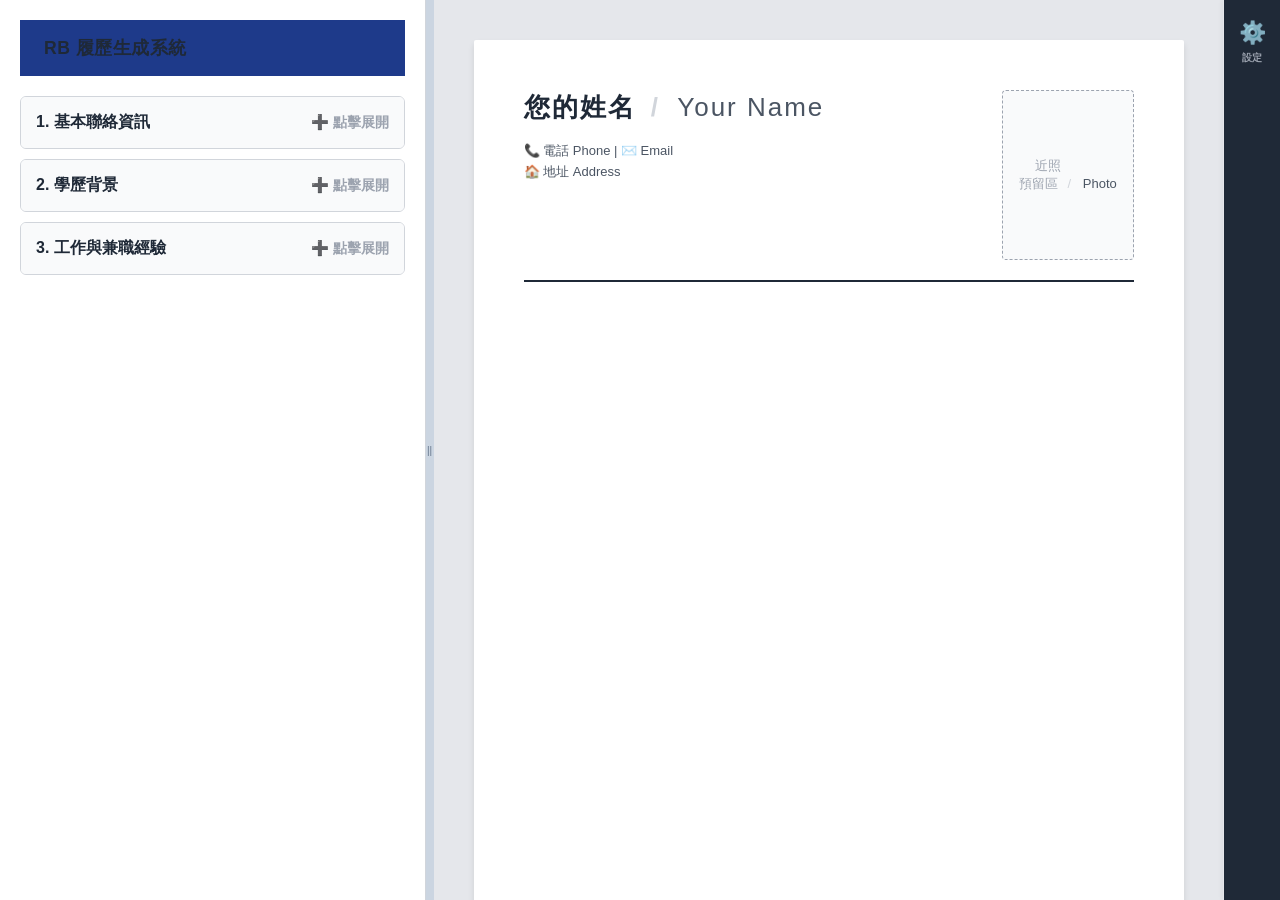
==== commit 77d39c12: "newnew" ====
--- a/index.html
+++ b/index.html
@@ -6,125 +6,123 @@
     <title>RB - Resume Builder</title>
     <link rel="stylesheet" href="css/style.css">
     <style>
-        /* ================= 新增：摺疊選單 (Checklist) 樣式 ================= */
-        .accordion-item {
-            margin-bottom: 10px;
-            border: 1px solid #D1D5DB;
-            border-radius: 6px;
-            overflow: hidden;
-            background: #FFFFFF;
-        }
-        
-        .accordion-header {
-            width: 100%;
-            padding: 15px;
-            background: #F9FAFB;
-            border: none;
-            text-align: left;
-            font-size: 1rem;
-            font-weight: bold;
-            color: #1F2937;
-            cursor: pointer;
-            display: flex;
-            justify-content: space-between;
-            align-items: center;
-            transition: background 0.2s;
-        }
-
-        .accordion-header:hover {
-            background: #E5E7EB;
-        }
-
-        .accordion-content {
-            padding: 0 15px;
-            max-height: 0;
-            overflow: hidden;
-            transition: max-height 0.3s ease-out, padding 0.3s ease;
-        }
-
-        /* 當加入 active 類別時展開 */
-        .accordion-content.active {
-            padding: 15px;
-            max-height: 2000px; /* 足夠大的數值以容納動態新增的內容 */
-            border-top: 1px solid #E5E7EB;
-        }
-
-        .status-icon {
-            font-size: 0.9em;
-            color: #9CA3AF;
-        }
-        
-        /* 匯出工具列與其他按鈕樣式 */
-        .export-panel { background: #E5E7EB; padding: 15px; border-radius: 8px; margin-bottom: 20px; display: flex; gap: 10px; align-items: center; }
-        .export-btn { padding: 8px 16px; border: none; border-radius: 4px; font-weight: bold; cursor: pointer; transition: 0.2s; }
+        /* ================= 基礎佈局與拖曳分隔線 ================= */
+        body { margin: 0; overflow: hidden; font-family: -apple-system, BlinkMacSystemFont, "Segoe UI", Roboto, Arial, sans-serif; }
+        #mainApp { display: flex; flex-direction: row; height: 100vh; width: 100vw; background: #e5e7eb; }
+        
+        /* 左側輸入區 */
+        .sidebar { width: 35%; min-width: 300px; max-width: 60%; background: #FFFFFF; display: flex; flex-direction: column; overflow-y: auto; padding: 20px; box-sizing: border-box; }
+        
+        /* 拖曳把手 */
+        .resizer { width: 8px; background: #cbd5e1; cursor: col-resize; display: flex; justify-content: center; align-items: center; color: #64748b; font-size: 10px; user-select: none; transition: background 0.2s; flex-shrink: 0; z-index: 10;}
+        .resizer:hover, .resizer:active { background: #94a3b8; color: white; }
+
+        /* 中間預覽區 */
+        .preview-area { flex-grow: 1; display: flex; flex-direction: column; align-items: center; padding: 40px; overflow-y: auto; background: #E5E7EB; position: relative; }
+
+        /* ================= 摺疊選單 (Checklist) ================= */
+        .accordion-item { margin-bottom: 10px; border: 1px solid #D1D5DB; border-radius: 6px; overflow: hidden; background: #FFFFFF; flex-shrink: 0;}
+        .accordion-header { width: 100%; padding: 15px; background: #F9FAFB; border: none; text-align: left; font-size: 1rem; font-weight: bold; color: #1F2937; cursor: pointer; display: flex; justify-content: space-between; align-items: center; transition: background 0.2s; }
+        .accordion-header:hover { background: #E5E7EB; }
+        .accordion-content { padding: 0 15px; max-height: 0; overflow: hidden; transition: max-height 0.3s ease-out, padding 0.3s ease; }
+        .accordion-content.active { padding: 15px; max-height: 2000px; border-top: 1px solid #E5E7EB; }
+        .status-icon { font-size: 0.9em; color: #9CA3AF; }
+        
+        .input-group { padding: 15px 0; display: flex; flex-direction: column; gap: 8px; }
+        .input-label { font-size: 0.85rem; font-weight: bold; color: #4B5563; margin-top: 5px; }
+        input[type="text"] { padding: 8px; border: 1px solid #ccc; border-radius: 4px; width: 100%; box-sizing: border-box; }
+
+        .upload-box { border: 2px dashed #9CA3AF; padding: 12px; text-align: center; border-radius: 6px; background: #F9FAFB; cursor: pointer; font-size: 0.9em; color: #4B5563; transition: 0.2s; }
+        .upload-box:hover { border-color: #1F2937; background: #F3F4F6; }
+        .add-btn { background: #1F2937; color: white; border: none; padding: 10px; width: 100%; border-radius: 6px; cursor: pointer; margin-top: 10px; font-weight: bold;}
+        
+        .ai-magic-btn { background: linear-gradient(135deg, #10B981, #059669); color: white; border: none; padding: 6px 12px; border-radius: 4px; cursor: pointer; font-size: 0.85rem; margin-top: 5px; width: 100%; display: flex; align-items: center; justify-content: center; gap: 5px; }
+        .ai-chat-box { max-height: 0; overflow: hidden; transition: max-height 0.3s ease-out, padding 0.3s ease, margin 0.3s ease; background: #EFF6FF; border-radius: 6px; border: 1px solid transparent; }
+        .ai-chat-box.active { max-height: 300px; padding: 12px; margin-top: 8px; border-color: #BFDBFE; }
+        .ai-chat-box textarea { width: 100%; border: 1px solid #93C5FD; border-radius: 4px; padding: 8px; font-size: 0.9rem; margin-bottom: 8px; resize: none; box-sizing: border-box;}
+        .ai-submit-btn { background: #2563EB; color: white; border: none; padding: 6px 12px; border-radius: 4px; font-size: 0.85rem; cursor: pointer; font-weight: bold; float: right; }
+        
+        /* ================= 樣式 B：右側專業抽屜 (Drawer) ================= */
+        .right-drawer-wrapper { display: flex; position: relative; z-index: 50; flex-shrink: 0; background: #FFFFFF; box-shadow: -2px 0 5px rgba(0,0,0,0.05);}
+        .drawer-bar { width: 56px; background: #1F2937; display: flex; flex-direction: column; align-items: center; padding-top: 20px; gap: 25px; z-index: 60; }
+        .drawer-icon { color: #9CA3AF; font-size: 22px; cursor: pointer; transition: 0.2s; display: flex; flex-direction: column; align-items: center; gap: 5px;}
+        .drawer-icon:hover, .drawer-icon.active { color: #FFFFFF; transform: scale(1.1);}
+        .drawer-icon span { font-size: 10px; font-weight: bold;}
+        .drawer-panel { position: absolute; top: 0; right: 56px; width: 0; overflow: hidden; height: 100%; background: #F9FAFB; transition: width 0.3s ease, padding 0.3s ease; white-space: nowrap; border-left: 1px solid #E5E7EB; box-sizing: border-box; display: flex; flex-direction: column; gap: 20px;}
+        .right-drawer-wrapper.open .drawer-panel { width: 280px; padding: 25px; white-space: normal; overflow-y: auto; }
+        
+        .drawer-section-title { font-size: 1rem; font-weight: bold; color: #111827; margin-bottom: 10px; padding-bottom: 5px; border-bottom: 2px solid #E5E7EB; }
+        .setting-group { margin-bottom: 15px; display: flex; flex-direction: column; gap: 8px;}
+        .setting-group label { font-size: 0.85rem; font-weight: bold; color: #4B5563; }
+        .setting-group select { padding: 8px; border: 1px solid #D1D5DB; border-radius: 4px; font-size: 0.9rem; outline: none; width: 100%;}
+        .color-picker-wrapper { display: flex; align-items: center; gap: 10px; }
+        .setting-group input[type="color"] { width: 40px; height: 40px; padding: 0; border: none; border-radius: 4px; cursor: pointer; }
+        .font-btn-group { display: flex; gap: 10px; }
+        .font-btn { background: #FFFFFF; border: 1px solid #D1D5DB; padding: 6px 15px; border-radius: 4px; cursor: pointer; font-weight: bold; flex: 1; transition: 0.2s; text-align: center;}
+        .font-btn:hover { background: #E5E7EB; }
+
+        .export-btn { padding: 12px; border: none; border-radius: 6px; font-weight: bold; cursor: pointer; transition: 0.2s; width: 100%; text-align: center; margin-bottom: 10px;}
         .export-btn.pdf { background: #DC2626; color: white; }
         .export-btn.word { background: #2563EB; color: white; }
-        .export-btn.video { background: #7C3AED; color: white; }
-        .export-btn:hover { opacity: 0.8; }
-        
-        .upload-box { border: 2px dashed #9CA3AF; padding: 15px; text-align: center; border-radius: 6px; background: #F9FAFB; cursor: pointer; font-size: 0.9em; color: #4B5563; margin-top: 5px; }
-        .upload-box:hover { border-color: #1F2937; background: #F3F4F6; }
-        .ai-magic-btn { background: linear-gradient(135deg, #10B981, #059669); color: white; border: none; padding: 6px 12px; border-radius: 4px; cursor: pointer; font-size: 0.85rem; margin-top: 5px; width: 100%; display: flex; align-items: center; justify-content: center; gap: 5px; }
-        .add-btn { background: #1F2937; color: white; border: none; padding: 10px; width: 100%; border-radius: 6px; cursor: pointer; margin-top: 10px; font-weight: bold;}
-        /* ================= AI 小聊天框專屬樣式 ================= */
-.ai-chat-box {
-    max-height: 0;
-    overflow: hidden;
-    transition: max-height 0.3s ease-out, padding 0.3s ease, margin 0.3s ease;
-    background: #EFF6FF;
-    border-radius: 6px;
-    border: 1px solid transparent;
-}
-
-.ai-chat-box.active {
-    max-height: 300px;
-    padding: 12px;
-    margin-top: 8px;
-    border-color: #BFDBFE;
-}
-
-.ai-chat-box textarea {
-    width: 100%;
-    border: 1px solid #93C5FD;
-    border-radius: 4px;
-    padding: 8px;
-    font-size: 0.9rem;
-    margin-bottom: 8px;
-    resize: none;
-}
-
-.ai-submit-btn {
-    background: #2563EB;
-    color: white;
-    border: none;
-    padding: 6px 12px;
-    border-radius: 4px;
-    font-size: 0.85rem;
-    cursor: pointer;
-    font-weight: bold;
-    float: right;
-}
-
-.ai-submit-btn:hover {
-    background: #1D4ED8;
-}
-
-/* 清除浮動 */
-.ai-chat-box::after {
-    content: "";
-    display: table;
-    clear: both;
-}
+        .export-btn:hover { opacity: 0.9; }
+
+        /* ================= 履歷本體與主題模板 ================= */
+        .resume-doc { 
+            width: 100%; max-width: 210mm; min-height: 297mm; background: #FFFFFF; padding: 50px; 
+            box-shadow: 0 4px 6px rgba(0,0,0,0.1); border-radius: 2px; box-sizing: border-box;
+            --theme-color: #1F2937; --base-font-size: 14px; font-size: var(--base-font-size); transition: all 0.3s ease; 
+        }
+
+        /* 恢復履歷頭部排版：左右對齊 */
+        .cv-header { display: flex; justify-content: space-between; align-items: flex-start; border-bottom: 2px solid var(--theme-color); padding-bottom: 20px; margin-bottom: 20px; }
+        .cv-header-text { flex: 1; }
+        .cv-name { font-size: 26px; font-weight: bold; color: var(--theme-color); letter-spacing: 2px; margin-bottom: 8px; display: inline-block; }
+        .cv-contact { font-size: 13px; color: #4B5563; line-height: 1.6; }
+        
+        /* 恢復照片預留區樣式 */
+        .cv-photo-box { 
+            width: 35mm; height: 45mm; border: 1.5px dashed #9CA3AF; background-color: #F9FAFB; 
+            display: flex; align-items: center; justify-content: center; color: #9CA3AF; font-size: 13px; 
+            text-align: center; border-radius: 4px; margin-left: 20px; flex-shrink: 0; 
+            cursor: pointer; overflow: hidden; position: relative; transition: 0.2s;
+        }
+        .cv-photo-box:hover { border-color: var(--theme-color); background-color: #F3F4F6; }
+        .cv-photo-box img { width: 100%; height: 100%; object-fit: cover; }
+
+        .cv-section { margin-bottom: 24px; }
+        .cv-section-title { font-size: 16px; font-weight: 600; color: var(--theme-color); background: #F3F4F6; padding: 6px 12px; margin-bottom: 12px; border-left: 3px solid var(--theme-color); }
+        .cv-item { margin-bottom: 12px; padding: 0 12px; }
+        .cv-item-header { display: flex; justify-content: space-between; font-weight: 600; color: #1F2937; margin-bottom: 4px; font-size: 14px; }
+        .cv-item-sub { font-size: 13px; color: #4B5563; }
+        .cv-text-block { font-size: 14px; color: #374151; padding: 0 12px; line-height: 1.6; }
+
+        /* 中英雙語切換邏輯 */
+        .txt-zh, .txt-en { display: inline-block; transition: all 0.2s ease; }
+        .mode-both .txt-en { color: #4B5563; font-weight: 400; margin-left: 2px; }
+        .mode-both .txt-zh::after { content: " / "; color: #D1D5DB; margin: 0 6px; }
+        .mode-zh .txt-en { display: none !important; }
+        .mode-zh .txt-zh::after { display: none !important; }
+        .mode-en .txt-zh { display: none !important; }
+
+        /* 主題差異覆蓋 */
+        .theme-modern .cv-section-title { background: transparent; border-bottom: 2px solid var(--theme-color); border-left: none; padding: 6px 0; margin-bottom: 15px; }
+        .theme-modern .cv-header { border-bottom: 1px solid #E5E7EB; }
+        .theme-creative .cv-name { text-align: center; display: block; font-size: 30px;}
+        .theme-creative .cv-contact { text-align: center; width: 100%; margin-top: 10px;}
+        .theme-creative .cv-header-text { flex: none; width: 100%; }
+        .theme-creative .cv-header { flex-direction: column; align-items: center; border-bottom: 3px double var(--theme-color); }
+        .theme-creative .cv-photo-box { display: none; } /* 創新版型預設隱藏照片 */
+        .theme-creative .cv-section-title { background: var(--theme-color); color: white; border-radius: 4px; text-align: center; border: none; }
     </style>
 </head>
 <body>
 
 <div id="mainApp">
-    <!-- 左側系統引導區 (Checklist 模式) -->
-    <div class="sidebar">
-        <div class="header" style="margin-bottom: 20px;">RB 履歷生成系統 (香港版)</div>
-        
-        <!-- 模塊 1：基本資料 -->
+    <input type="file" id="globalPhotoUpload" accept="image/*" style="display: none;" onchange="handlePhotoUpload(this)">
+
+    <div class="sidebar" id="sidebarPane">
+        <div class="header" style="margin-bottom: 20px; font-weight: bold; font-size: 1.1rem; color: #1F2937; flex-shrink: 0;">RB 履歷生成系統</div>
+        
         <div class="accordion-item">
             <button class="accordion-header" onclick="toggleAccordion('panelBasic', 'iconBasic')">
                 <span>1. 基本聯絡資訊</span>
@@ -132,23 +130,24 @@
             </button>
             <div class="accordion-content" id="panelBasic">
                 <div class="input-group">
-                    <span class="input-label">全名 (Full Name)</span>
+                    <span class="input-label">個人近照 (Photo)</span>
+                    <div class="upload-box" onclick="document.getElementById('globalPhotoUpload').click()">
+                        📷 點擊上傳大頭照 (支援 JPG, PNG)
+                    </div>
+
+                    <span class="input-label">全名</span>
                     <input type="text" id="inNameZh" placeholder="中文全名" oninput="syncDualInput()">
                     <input type="text" id="inNameEn" placeholder="English Full Name" oninput="syncDualInput()">
-                    
-                    <span class="input-label">聯絡電話 (Phone)</span>
+                    <span class="input-label">聯絡電話</span>
                     <input type="text" id="inPhone" placeholder="例如：9123 4567" oninput="liveUpdate('cvPhone', this.value, '電話 Phone')">
-                    
-                    <span class="input-label">電子郵件 (Email)</span>
+                    <span class="input-label">電子郵件</span>
                     <input type="text" id="inEmail" placeholder="例如：test@email.com" oninput="liveUpdate('cvEmail', this.value, 'Email')">
-                    
-                    <span class="input-label">居住地址 (Address)</span>
+                    <span class="input-label">居住地址</span>
                     <input type="text" id="inAddress" placeholder="例如：九龍旺角..." oninput="liveUpdate('cvAddress', this.value, '地址 Address')">
                 </div>
             </div>
         </div>
 
-        <!-- 模塊 2：學歷背景 -->
         <div class="accordion-item">
             <button class="accordion-header" onclick="toggleAccordion('panelEdu', 'iconEdu')">
                 <span>2. 學歷背景</span>
@@ -162,7 +161,6 @@
             </div>
         </div>
 
-        <!-- 模塊 3：工作經驗 -->
         <div class="accordion-item">
             <button class="accordion-header" onclick="toggleAccordion('panelWork', 'iconWork')">
                 <span>3. 工作與兼職經驗</span>
@@ -171,49 +169,16 @@
             <div class="accordion-content" id="panelWork">
                 <div class="input-group">
                     <div id="workExpInputs"></div>
-                    <button class="add-btn" onclick="addWorkExp()">+ 新增一份工作經歷</button>
-                </div>
-            </div>
-        </div>
-
-        <!-- 模塊 4：專業證書 (含上傳) -->
-        <div class="accordion-item">
-            <button class="accordion-header" onclick="toggleAccordion('panelCert', 'iconCert')">
-                <span>4. 專業證書與技能</span>
-                <span class="status-icon" id="iconCert">➕ 點擊展開</span>
-            </button>
-            <div class="accordion-content" id="panelCert">
-                <div class="input-group">
-                    <div class="upload-box" onclick="document.getElementById('certUpload').click()">
-                        📁 點擊上傳證書圖片 (支援 JPG, PNG)
-                    </div>
-                    <input type="file" id="certUpload" style="display: none;" accept="image/*">
-                    <button class="ai-magic-btn">✨ AI 自動識別填寫</button>
-                    <div id="certInputs"></div>
-                    <button class="add-btn" onclick="addCert()">+ 手動新增證書</button>
+                    <button class="add-btn" onclick="addWorkExp()">+ 新增工作經歷</button>
                 </div>
             </div>
         </div>
     </div>
 
-    <!-- 右側文件預覽區 -->
+    <div class="resizer" id="dragResizer">||</div>
+
     <div class="preview-area">
-        
-        <div class="export-panel">
-            <span style="font-weight: bold; margin-right: auto; color: #1F2937;">導出履歷：</span>
-            <button class="export-btn pdf">匯出 PDF</button>
-            <button class="export-btn word">匯出 Word</button>
-            <button class="export-btn video">匯出為影片</button>
-        </div>
-
-        <div class="lang-switch-wrapper">
-            <button class="lang-btn active" onclick="switchLang('both', this)">中英對照</button>
-            <button class="lang-btn" onclick="switchLang('zh', this)">繁體中文</button>
-            <button class="lang-btn" onclick="switchLang('en', this)">English</button>
-        </div>
-
-        <div class="resume-doc mode-both" id="resumeDoc">
-            <!-- 修復：完整包含 Email、地址與照片預留區的 Header -->
+        <div class="resume-doc mode-both theme-classic" id="resumeDoc">
             <div class="cv-header">
                 <div class="cv-header-text">
                     <div class="cv-name" id="cvName">
@@ -225,9 +190,11 @@
                         🏠 <span id="cvAddress">地址 Address</span>
                     </div>
                 </div>
-                <div class="cv-photo-box">
-                    <span class="txt-zh">近照<br>預留區</span>
-                    <span class="txt-en">Photo</span>
+                <div class="cv-photo-box" id="cvPhotoBox" onclick="document.getElementById('globalPhotoUpload').click()" title="點擊上傳大頭照">
+                    <div>
+                        <span class="txt-zh">近照<br>預留區</span>
+                        <span class="txt-en">Photo</span>
+                    </div>
                 </div>
             </div>
             
@@ -246,34 +213,120 @@
                 </div>
                 <div id="cvWorkExpList"></div>
             </div>
-            
-            <div class="cv-section">
-                <div class="cv-section-title" id="cvCertTitle" style="display: none;">
-                    <span class="txt-zh">專業證書與技能</span>
-                    <span class="txt-en">Certifications & Skills</span>
-                </div>
-                <div id="cvCertList"></div>
+        </div>
+    </div>
+
+    <div class="right-drawer-wrapper" id="rightDrawer">
+        <div class="drawer-panel">
+            <div class="drawer-section-title">🌐 語言與內容</div>
+            <div class="setting-group">
+                <div class="lang-switch-wrapper" style="display: flex; gap: 5px; flex-direction: column;">
+                    <button class="font-btn" onclick="switchLang('both', this)" style="background: #1F2937; color: white;">中英對照</button>
+                    <button class="font-btn" onclick="switchLang('zh', this)">僅繁體中文</button>
+                    <button class="font-btn" onclick="switchLang('en', this)">僅 English</button>
+                </div>
+            </div>
+
+            <div class="drawer-section-title" style="margin-top: 10px;">🎨 排版與視覺</div>
+            <div class="setting-group">
+                <label>風格模板：</label>
+                <select id="themeSelect" onchange="changeTheme(this.value)">
+                    <option value="theme-classic">經典專業 (標準配置)</option>
+                    <option value="theme-modern">現代簡約 (俐落線條)</option>
+                    <option value="theme-creative">創新專業 (置中大標)</option>
+                </select>
+            </div>
+            <div class="setting-group">
+                <label>字體大小：</label>
+                <div class="font-btn-group">
+                    <button class="font-btn" onclick="changeFontSize(-1)">A- 縮小</button>
+                    <button class="font-btn" onclick="changeFontSize(1)">A+ 放大</button>
+                </div>
+            </div>
+            <div class="setting-group">
+                <label>重點主色調：</label>
+                <div class="color-picker-wrapper">
+                    <input type="color" id="colorPicker" value="#1F2937" onchange="changeColor(this.value)">
+                    <span style="font-size: 0.8rem; color: #6B7280;">點擊左側變更顏色</span>
+                </div>
+            </div>
+
+            <div class="drawer-section-title" style="margin-top: auto;">📥 檔案匯出</div>
+            <button class="export-btn pdf" onclick="alert('準備打包匯出！')">📥 匯出為 PDF</button>
+            <button class="export-btn word" onclick="alert('準備打包匯出！')">📄 匯出為 Word</button>
+        </div>
+
+        <div class="drawer-bar">
+            <div class="drawer-icon" onclick="toggleDrawer()" id="drawerToggleBtn">
+                ⚙️<span>設定</span>
             </div>
         </div>
     </div>
 </div>
 
 <script>
-    // --- 摺疊選單 (Accordion) 邏輯 ---
+    // --- 左右拖曳縮放邏輯 (Split Pane) ---
+    const resizer = document.getElementById('dragResizer');
+    const sidebarPane = document.getElementById('sidebarPane');
+    let isDragging = false;
+
+    resizer.addEventListener('mousedown', function(e) {
+        isDragging = true;
+        document.body.style.cursor = 'col-resize';
+        resizer.style.background = '#94a3b8'; 
+    });
+    document.addEventListener('mousemove', function(e) {
+        if (!isDragging) return;
+        let newWidth = (e.clientX / window.innerWidth) * 100;
+        if(newWidth < 20) newWidth = 20; 
+        if(newWidth > 60) newWidth = 60; 
+        sidebarPane.style.width = newWidth + '%';
+    });
+    document.addEventListener('mouseup', function(e) {
+        if(isDragging) {
+            isDragging = false;
+            document.body.style.cursor = 'default';
+            resizer.style.background = '#cbd5e1'; 
+        }
+    });
+
+    // --- 照片上傳預覽邏輯 ---
+    function handlePhotoUpload(input) {
+        if (input.files && input.files[0]) {
+            const reader = new FileReader();
+            reader.onload = function(e) {
+                const box = document.getElementById('cvPhotoBox');
+                // 將預留區替換成上傳的圖片，確保填滿並隱藏邊框
+                box.innerHTML = `<img src="${e.target.result}" alt="CV Photo">`;
+                box.style.border = 'none';
+                box.style.backgroundColor = 'transparent';
+            };
+            reader.readAsDataURL(input.files[0]);
+        }
+    }
+
+    // --- 右側抽屜展開邏輯 ---
+    function toggleDrawer() {
+        const drawer = document.getElementById('rightDrawer');
+        const btn = document.getElementById('drawerToggleBtn');
+        drawer.classList.toggle('open');
+        if(drawer.classList.contains('open')) {
+            btn.classList.add('active');
+            btn.innerHTML = '✖️<span>關閉</span>';
+        } else {
+            btn.classList.remove('active');
+            btn.innerHTML = '⚙️<span>設定</span>';
+        }
+    }
+
+    // --- 摺疊選單邏輯 ---
     function toggleAccordion(panelId, iconId) {
         const panel = document.getElementById(panelId);
         const icon = document.getElementById(iconId);
-        
         if (panel.classList.contains('active')) {
             panel.classList.remove('active');
             icon.innerText = "➕ 點擊展開";
         } else {
-            // 可以選擇關閉其他已展開的面版 (可選)
-            /*
-            document.querySelectorAll('.accordion-content').forEach(el => el.classList.remove('active'));
-            document.querySelectorAll('.status-icon').forEach(el => el.innerText = "➕ 點擊展開");
-            */
-            
             panel.classList.add('active');
             icon.innerText = "➖ 收起";
         }
@@ -285,14 +338,33 @@
         const enVal = document.getElementById('inNameEn').value;
         document.getElementById('cvName').innerHTML = `<span class="txt-zh">${zhVal || '您的姓名'}</span><span class="txt-en">${enVal || 'Your Name'}</span>`;
     }
-    function liveUpdate(elementId, value, defaultText) { 
-        document.getElementById(elementId).innerText = value || defaultText; 
-    }
+    function liveUpdate(elementId, value, defaultText) { document.getElementById(elementId).innerText = value || defaultText; }
     
+    // --- 語言與樣式控制 ---
     function switchLang(mode, clickedBtn) {
-        document.querySelectorAll('.lang-btn').forEach(btn => btn.classList.remove('active'));
-        clickedBtn.classList.add('active');
-        document.getElementById('resumeDoc').className = 'resume-doc mode-' + mode;
+        clickedBtn.parentElement.querySelectorAll('.font-btn').forEach(btn => {
+            btn.style.background = '#FFFFFF';
+            btn.style.color = 'initial';
+        });
+        clickedBtn.style.background = '#1F2937';
+        clickedBtn.style.color = 'white';
+        const doc = document.getElementById('resumeDoc');
+        const currentTheme = Array.from(doc.classList).find(c => c.startsWith('theme-'));
+        doc.className = `resume-doc mode-${mode} ${currentTheme}`;
+    }
+
+    function changeTheme(themeClass) {
+        const doc = document.getElementById('resumeDoc');
+        const currentMode = Array.from(doc.classList).find(c => c.startsWith('mode-'));
+        doc.className = `resume-doc ${currentMode} ${themeClass}`;
+    }
+    function changeColor(colorHex) { document.getElementById('resumeDoc').style.setProperty('--theme-color', colorHex); }
+    let currentFontSize = 14;
+    function changeFontSize(step) {
+        currentFontSize += step;
+        if (currentFontSize < 12) currentFontSize = 12;
+        if (currentFontSize > 18) currentFontSize = 18;
+        document.getElementById('resumeDoc').style.setProperty('--base-font-size', currentFontSize + 'px');
     }
 
     // --- 動態新增學歷 ---
@@ -300,7 +372,7 @@
     function addEduExp() {
         eduCount++; const id = eduCount;
         const container = document.getElementById('eduExpInputs');
-        container.innerHTML += `<div class="input-group" style="border-top:1px dashed #ccc; padding-top:10px; margin-top:10px;"><input type="text" id="schoolZh_${id}" placeholder="學校 (中文)" oninput="syncEdu(${id})"><input type="text" id="schoolEn_${id}" placeholder="School (English)" oninput="syncEdu(${id})"></div>`;
+        container.innerHTML += `<div style="border-top:1px dashed #ccc; padding-top:10px; margin-top:10px; display:flex; flex-direction:column; gap:5px;"><input type="text" id="schoolZh_${id}" placeholder="學校 (中文)" oninput="syncEdu(${id})"><input type="text" id="schoolEn_${id}" placeholder="School (English)" oninput="syncEdu(${id})"></div>`;
         document.getElementById('cvEduExpList').innerHTML += `<div class="cv-item" style="margin-bottom:10px;"><div class="cv-item-header"><span class="txt-zh" id="cvSchoolZh_${id}">學校名稱</span><span class="txt-en" id="cvSchoolEn_${id}">School</span></div></div>`;
         document.getElementById('cvEduTitle').style.display = 'block';
     }
@@ -310,102 +382,44 @@
     }
 
     // --- 動態新增工作 ---
-    // --- 動態新增工作 (加入 AI 小聊天框) ---
-let workCount = 0;
-function addWorkExp() {
-    workCount++; 
-    const id = workCount;
-    const container = document.getElementById('workExpInputs');
-    
-    // 將輸入框、AI 按鈕與隱藏的聊天框包裝在一起
-    const newWorkHtml = `
-        <div class="input-group" style="border-top:1px dashed #ccc; padding-top:10px; margin-top:10px;">
-            <div style="font-weight: bold; margin-bottom: 5px;">經歷 ${id}</div>
-            <input type="text" id="companyZh_${id}" placeholder="公司名稱 (中文)" oninput="syncWork(${id})">
-            <input type="text" id="companyEn_${id}" placeholder="Company Name (English)" oninput="syncWork(${id})">
-            <input type="text" id="roleZh_${id}" placeholder="職位名稱 (中文)" oninput="syncWork(${id})">
-            <input type="text" id="roleEn_${id}" placeholder="Job Title (English)" oninput="syncWork(${id})">
-            
-            <button class="ai-magic-btn" onclick="toggleAiChat('aiChat_${id}')">✨ AI 幫我寫工作內容</button>
-            
-            <div id="aiChat_${id}" class="ai-chat-box">
-                <div style="font-size: 0.85rem; color: #1E3A8A; margin-bottom: 6px; font-weight: bold;">
-                    🤖 請用大白話描述你的日常工作：
-                </div>
-                <textarea id="aiPrompt_${id}" rows="3" placeholder="例如：每天幫忙結帳、排班、偶爾要發 IG 限動..."></textarea>
-                <button class="ai-submit-btn" onclick="simulateAiResponse(${id})">送出生成</button>
-            </div>
-        </div>
-    `;
-    
-    // 寫入左側表單
-    container.insertAdjacentHTML('beforeend', newWorkHtml);
-    
-    // 寫入右側預覽
-    const previewHtml = `
-        <div class="cv-item" style="margin-bottom:10px;">
-            <div class="cv-item-header">
-                <span class="txt-zh" id="cvCompZh_${id}">公司名稱</span>
-                <span class="txt-en" id="cvCompEn_${id}">Company</span>
-            </div>
-            <div class="cv-item-sub">
-                <span class="txt-zh" id="cvRoleZh_${id}">職位名稱</span>
-                <span class="txt-en" id="cvRoleEn_${id}">Job Title</span>
-            </div>
-            <div class="cv-text-block" style="margin-top: 4px;">
-                <span class="txt-zh" id="cvDescZh_${id}"></span>
-                <span class="txt-en" id="cvDescEn_${id}"></span>
-            </div>
-        </div>
-    `;
-    document.getElementById('cvWorkExpList').insertAdjacentHTML('beforeend', previewHtml);
-    document.getElementById('cvWorkTitle').style.display = 'block';
-}
-
-function syncWork(id) {
-    document.getElementById(`cvCompZh_${id}`).innerText = document.getElementById(`companyZh_${id}`).value || '公司名稱';
-    document.getElementById(`cvCompEn_${id}`).innerText = document.getElementById(`companyEn_${id}`).value || 'Company';
-    document.getElementById(`cvRoleZh_${id}`).innerText = document.getElementById(`roleZh_${id}`).value || '職位名稱';
-    document.getElementById(`cvRoleEn_${id}`).innerText = document.getElementById(`roleEn_${id}`).value || 'Job Title';
-}
-
-// --- 控制 AI 聊天框展開/收合 ---
-function toggleAiChat(chatBoxId) {
-    const chatBox = document.getElementById(chatBoxId);
-    chatBox.classList.toggle('active');
-}
-
-// --- 模擬 AI 生成內容的測試函數 ---
-function simulateAiResponse(id) {
-    const userPrompt = document.getElementById(`aiPrompt_${id}`).value;
-    if(!userPrompt) {
-        alert("請先輸入一點白話文內容喔！");
-        return;
-    }
-    
-    // 這裡未來會替換成真實的 API 呼叫，現在先用假資料模擬
-    const mockAiZh = "負責店鋪日常營運與收銀管理，並協助經營官方社群媒體，提升品牌曝光度。";
-    const mockAiEn = "Managed daily store operations and cashier duties; assisted in managing official social media to enhance brand visibility.";
-    
-    // 將結果直接填入右側預覽區
-    document.getElementById(`cvDescZh_${id}`).innerText = "• " + mockAiZh;
-    document.getElementById(`cvDescEn_${id}`).innerText = "• " + mockAiEn;
-    
-    // 收起聊天框
-    toggleAiChat(`aiChat_${id}`);
-    alert("AI 已經幫你把專業內容寫入右側履歷中了！");
-}
-    // --- 動態新增證書 ---
-    let certCount = 0;
-    function addCert() {
-        certCount++; const id = certCount;
-        document.getElementById('certInputs').innerHTML += `<div class="input-group" style="border-top:1px dashed #ccc; padding-top:10px; margin-top:10px;"><input type="text" id="certZh_${id}" placeholder="證書名稱 (中文)" oninput="syncCert(${id})"><input type="text" id="certEn_${id}" placeholder="Certificate Name (English)" oninput="syncCert(${id})"></div>`;
-        document.getElementById('cvCertList').innerHTML += `<div class="cv-item"><span class="txt-zh" id="cvCertNameZh_${id}">證書名稱</span><span class="txt-en" id="cvCertNameEn_${id}">Certificate Name</span></div>`;
-        document.getElementById('cvCertTitle').style.display = 'block';
-    }
-    function syncCert(id) {
-        document.getElementById(`cvCertNameZh_${id}`).innerText = document.getElementById(`certZh_${id}`).value || '證書名稱';
-        document.getElementById(`cvCertNameEn_${id}`).innerText = document.getElementById(`certEn_${id}`).value || 'Certificate Name';
+    let workCount = 0;
+    function addWorkExp() {
+        workCount++; const id = workCount;
+        document.getElementById('workExpInputs').insertAdjacentHTML('beforeend', `
+            <div style="border-top:1px dashed #ccc; padding-top:10px; margin-top:10px; display:flex; flex-direction:column; gap:5px;">
+                <div style="font-weight: bold; margin-bottom: 5px; color: #4B5563;">經歷 ${id}</div>
+                <input type="text" id="companyZh_${id}" placeholder="公司名稱 (中文)" oninput="syncWork(${id})">
+                <input type="text" id="companyEn_${id}" placeholder="Company Name (English)" oninput="syncWork(${id})">
+                <input type="text" id="roleZh_${id}" placeholder="職位名稱 (中文)" oninput="syncWork(${id})">
+                <input type="text" id="roleEn_${id}" placeholder="Job Title (English)" oninput="syncWork(${id})">
+                <button class="ai-magic-btn" onclick="toggleAiChat('aiChat_${id}')">✨ AI 幫我寫工作內容</button>
+                <div id="aiChat_${id}" class="ai-chat-box">
+                    <textarea id="aiPrompt_${id}" rows="3" placeholder="例如：每天幫忙結帳..."></textarea>
+                    <button class="ai-submit-btn" onclick="simulateAiResponse(${id})">送出生成</button>
+                </div>
+            </div>
+        `);
+        document.getElementById('cvWorkExpList').insertAdjacentHTML('beforeend', `
+            <div class="cv-item" style="margin-bottom:10px;">
+                <div class="cv-item-header"><span class="txt-zh" id="cvCompZh_${id}">公司</span><span class="txt-en" id="cvCompEn_${id}">Company</span></div>
+                <div class="cv-item-sub"><span class="txt-zh" id="cvRoleZh_${id}">職位</span><span class="txt-en" id="cvRoleEn_${id}">Job Title</span></div>
+                <div class="cv-text-block" style="margin-top: 4px;"><span class="txt-zh" id="cvDescZh_${id}"></span><span class="txt-en" id="cvDescEn_${id}"></span></div>
+            </div>
+        `);
+        document.getElementById('cvWorkTitle').style.display = 'block';
+    }
+    function syncWork(id) {
+        document.getElementById(`cvCompZh_${id}`).innerText = document.getElementById(`companyZh_${id}`).value || '公司名稱';
+        document.getElementById(`cvCompEn_${id}`).innerText = document.getElementById(`companyEn_${id}`).value || 'Company';
+        document.getElementById(`cvRoleZh_${id}`).innerText = document.getElementById(`roleZh_${id}`).value || '職位名稱';
+        document.getElementById(`cvRoleEn_${id}`).innerText = document.getElementById(`roleEn_${id}`).value || 'Job Title';
+    }
+    function toggleAiChat(id) { document.getElementById(id).classList.toggle('active'); }
+    function simulateAiResponse(id) {
+        if(!document.getElementById(`aiPrompt_${id}`).value) return alert("請先輸入內容！");
+        document.getElementById(`cvDescZh_${id}`).innerText = "• 負責日常營運管理。";
+        document.getElementById(`cvDescEn_${id}`).innerText = "• Managed daily operations.";
+        toggleAiChat(`aiChat_${id}`);
     }
 </script>
 </body>
